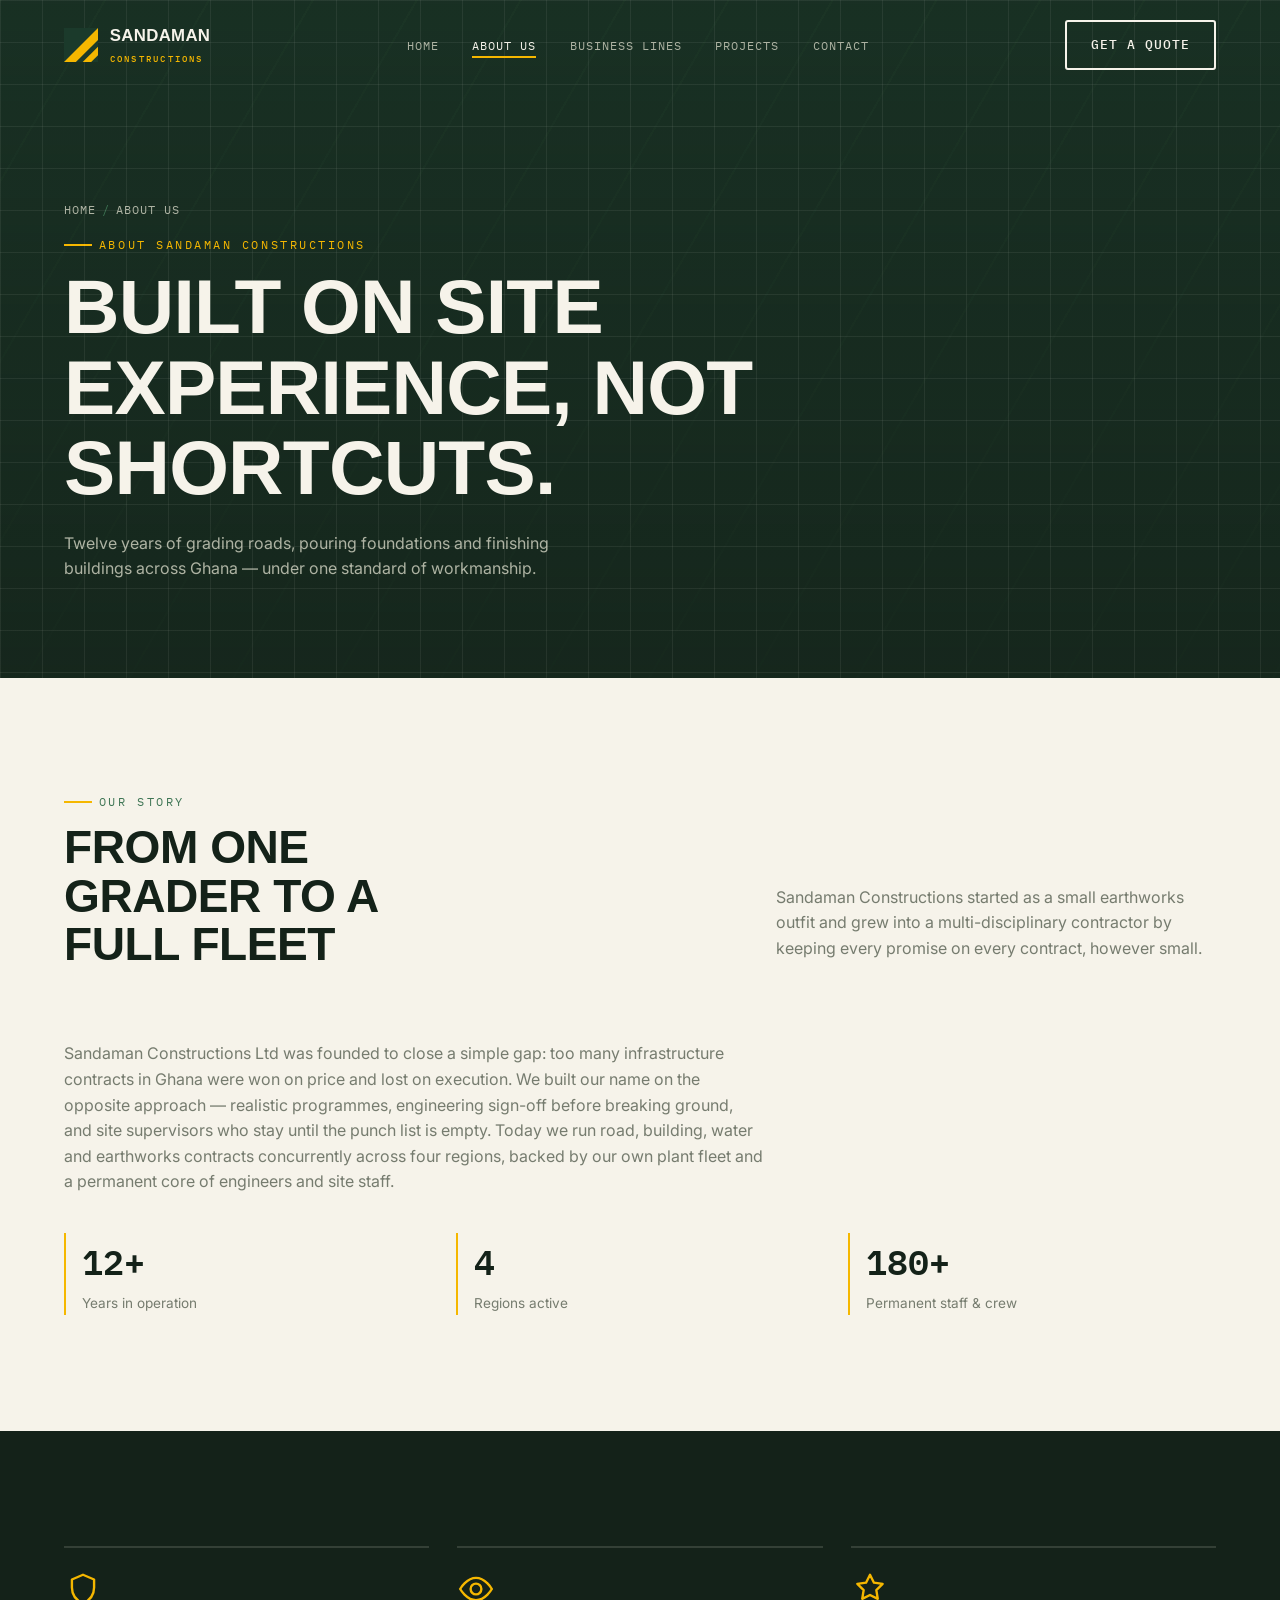
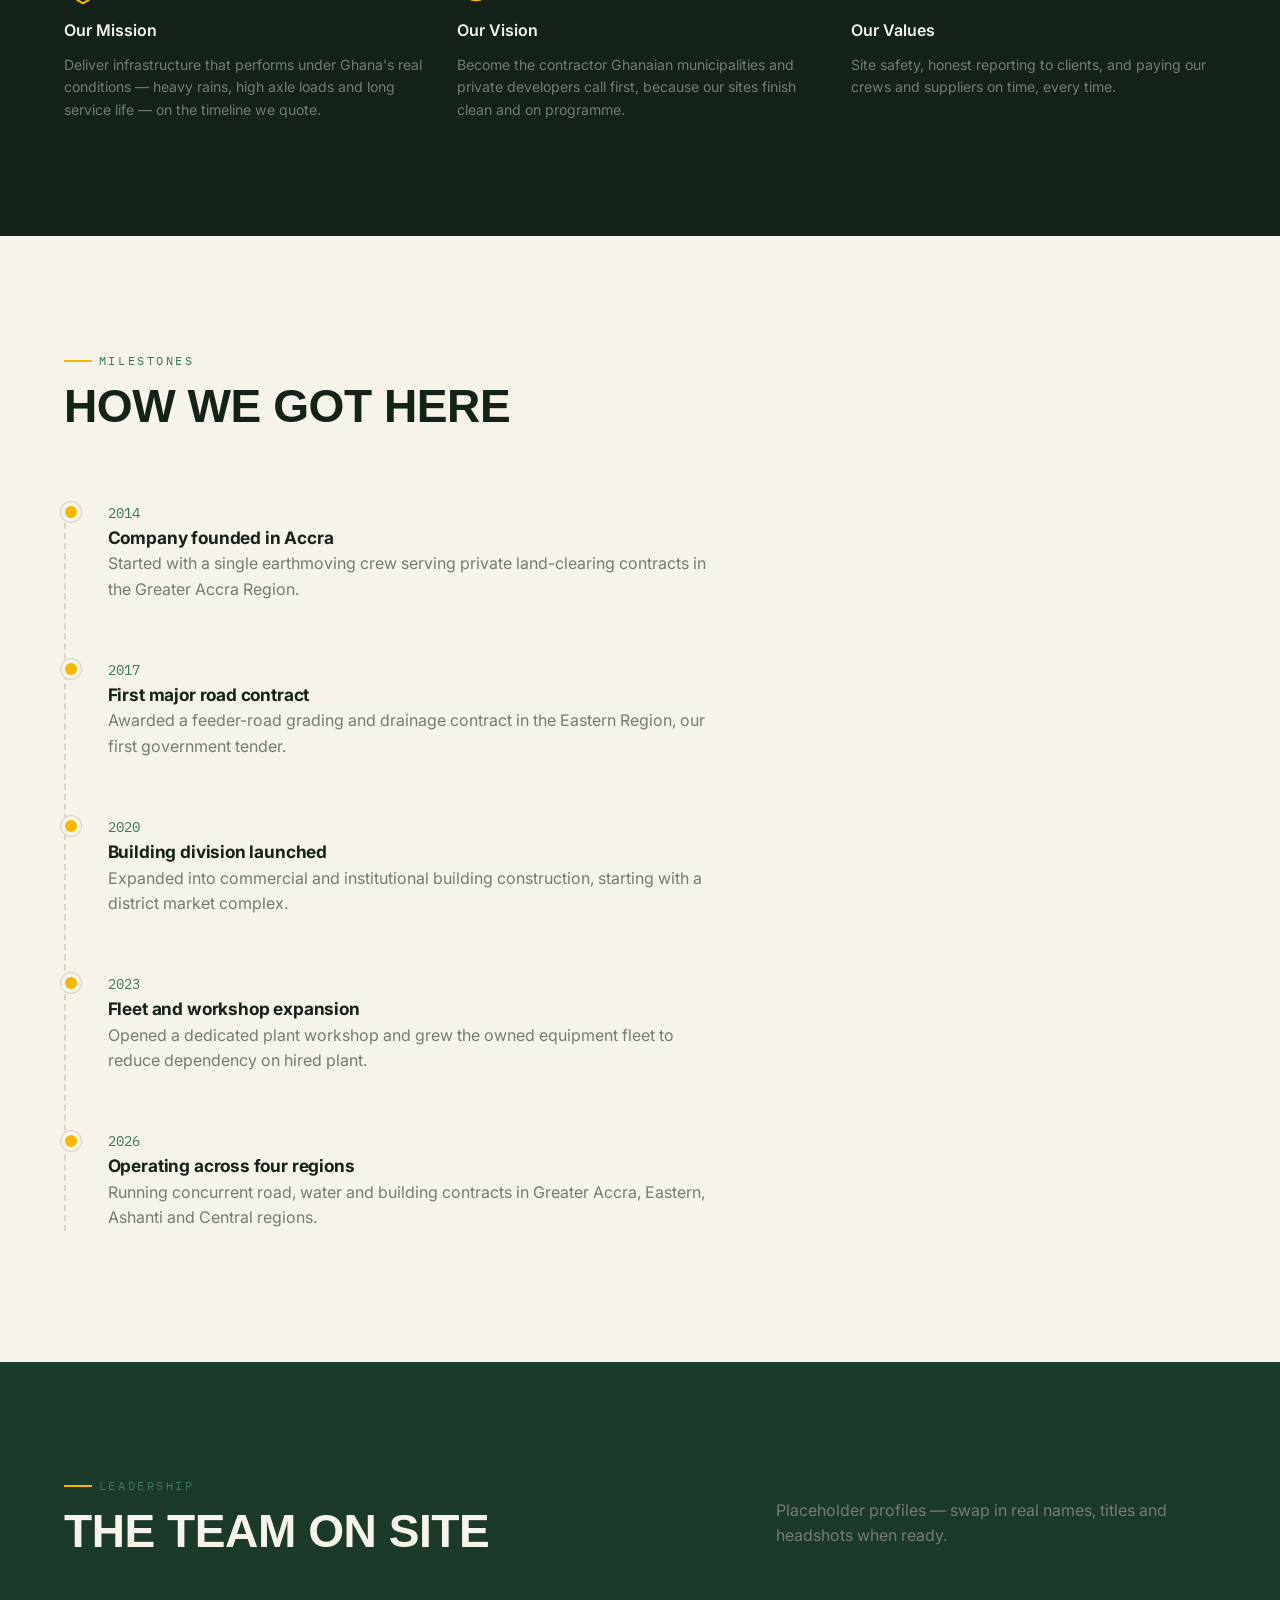
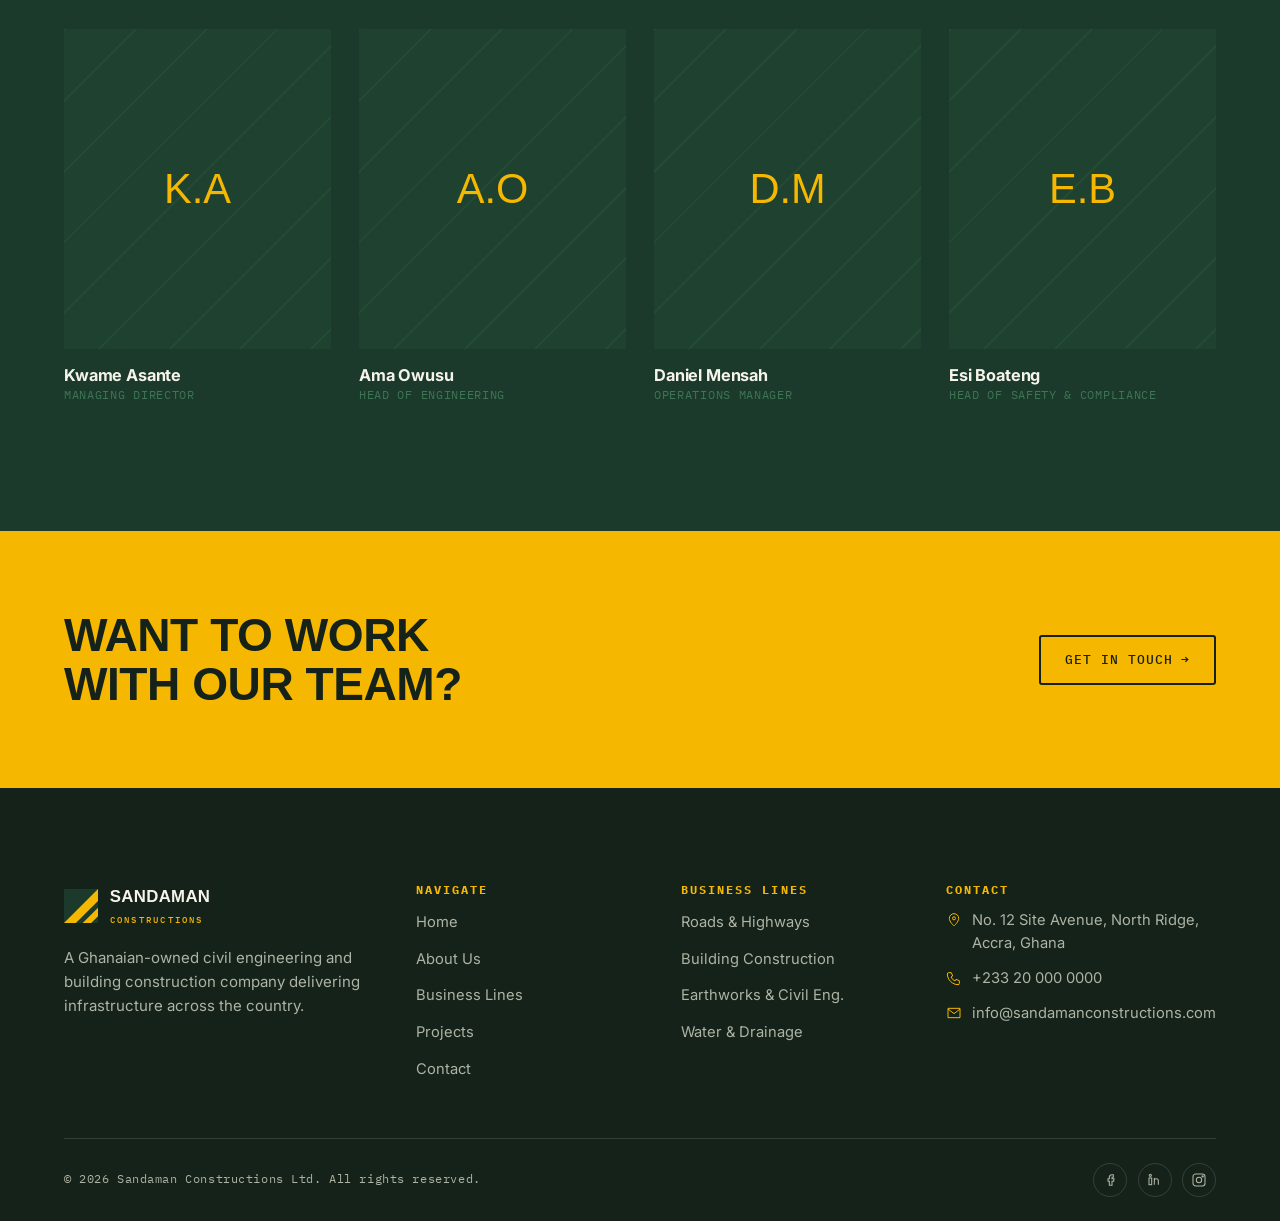
==== about.html @ ed3ce736 "initial commit" ====
<!DOCTYPE html>
<html lang="en">
<head>
<meta charset="UTF-8">
<meta name="viewport" content="width=device-width, initial-scale=1.0">
<title>About Us — Sandaman Constructions</title>
<meta name="description" content="Learn about Sandaman Constructions' history, mission, values and the team leading our civil engineering and building projects across Ghana.">
<link rel="preconnect" href="https://fonts.googleapis.com">
<link href="https://fonts.googleapis.com/css2?family=Archivo+Expanded:wght@600;700;800&family=Inter:wght@400;500;600;700&family=IBM+Plex+Mono:wght@400;500;600&display=swap" rel="stylesheet">
<link rel="stylesheet" href="css/base.css">
<link rel="stylesheet" href="css/layout.css">
<link rel="stylesheet" href="css/components.css">
</head>
<body>

<!-- ============ HEADER ============ -->
<header class="site-header">
  <div class="container">
    <a href="index.html" class="logo">
      <svg class="mark" viewBox="0 0 40 40" fill="none" xmlns="http://www.w3.org/2000/svg">
        <rect width="40" height="40" fill="#1B3A2B"/>
        <path d="M0 40L40 0V14L14 40H0Z" fill="#F5B700"/>
        <path d="M22 40L40 22V32L32 40H22Z" fill="#F5B700"/>
      </svg>
      <span class="word">SANDAMAN<small>Constructions</small></span>
    </a>
    <nav>
      <ul class="nav-list" id="nav-list">
        <li><a href="index.html">Home</a></li>
        <li><a href="about.html" aria-current="page">About Us</a></li>
        <li><a href="sectors.html">Business Lines</a></li>
        <li><a href="projects.html">Projects</a></li>
        <li><a href="contact.html">Contact</a></li>
      </ul>
    </nav>
    <div class="nav-cta">
      <a href="contact.html" class="btn btn-outline on-dark">Get a Quote</a>
      <button class="nav-toggle" aria-label="Toggle menu" aria-expanded="false"><span></span></button>
    </div>
  </div>
</header>

<main>
  <!-- ============ PAGE BANNER ============ -->
  <section class="page-banner">
    <div class="blueprint-bg"></div>
    <div class="container">
      <p class="breadcrumb"><a href="index.html">Home</a><span class="sep">/</span>About Us</p>
      <p class="eyebrow">About Sandaman Constructions</p>
      <h1>Built On Site Experience, Not Shortcuts.</h1>
      <p class="lead">Twelve years of grading roads, pouring foundations and finishing buildings across Ghana — under one standard of workmanship.</p>
    </div>
  </section>

  <!-- ============ STORY ============ -->
  <section class="section">
    <div class="container">
      <div class="section-head">
        <div>
          <p class="eyebrow">Our Story</p>
          <h2 style="max-width:14ch">From One Grader to a Full Fleet</h2>
        </div>
        <p class="lead">Sandaman Constructions started as a small earthworks outfit and grew into a multi-disciplinary contractor by keeping every promise on every contract, however small.</p>
      </div>
      <p style="max-width:70ch">Sandaman Constructions Ltd was founded to close a simple gap: too many infrastructure contracts in Ghana were won on price and lost on execution. We built our name on the opposite approach — realistic programmes, engineering sign-off before breaking ground, and site supervisors who stay until the punch list is empty. Today we run road, building, water and earthworks contracts concurrently across four regions, backed by our own plant fleet and a permanent core of engineers and site staff.</p>

      <div class="mini-stats reveal">
        <div class="mini-stat"><span class="num">12+</span><span class="lbl">Years in operation</span></div>
        <div class="mini-stat"><span class="num">4</span><span class="lbl">Regions active</span></div>
        <div class="mini-stat"><span class="num">180+</span><span class="lbl">Permanent staff &amp; crew</span></div>
      </div>
    </div>
  </section>

  <!-- ============ MISSION / VISION ============ -->
  <section class="section on-ink">
    <div class="container">
      <div class="pillar-row reveal" style="grid-template-columns:repeat(auto-fit,minmax(260px,1fr))">
        <div class="pillar">
          <svg viewBox="0 0 24 24" fill="none" stroke="currentColor" stroke-width="1.5"><path d="M12 3l7 3v5c0 5-3.4 8.4-7 10-3.6-1.6-7-5-7-10V6l7-3z" stroke-linejoin="round"/></svg>
          <h4>Our Mission</h4>
          <p>Deliver infrastructure that performs under Ghana's real conditions — heavy rains, high axle loads and long service life — on the timeline we quote.</p>
        </div>
        <div class="pillar">
          <svg viewBox="0 0 24 24" fill="none" stroke="currentColor" stroke-width="1.5"><circle cx="12" cy="12" r="3.4"/><path d="M2 12s4-7 10-7 10 7 10 7-4 7-10 7-10-7-10-7z"/></svg>
          <h4>Our Vision</h4>
          <p>Become the contractor Ghanaian municipalities and private developers call first, because our sites finish clean and on programme.</p>
        </div>
        <div class="pillar">
          <svg viewBox="0 0 24 24" fill="none" stroke="currentColor" stroke-width="1.5"><path d="M12 3l2.5 5 5.5.8-4 3.9.9 5.5L12 15.8 7.1 18.2l.9-5.5-4-3.9 5.5-.8L12 3z" stroke-linejoin="round"/></svg>
          <h4>Our Values</h4>
          <p>Site safety, honest reporting to clients, and paying our crews and suppliers on time, every time.</p>
        </div>
      </div>
    </div>
  </section>

  <!-- ============ TIMELINE ============ -->
  <section class="section">
    <div class="container">
      <div class="section-head">
        <div>
          <p class="eyebrow">Milestones</p>
          <h2>How We Got Here</h2>
        </div>
      </div>
      <div class="timeline reveal">
        <div class="timeline-item">
          <span class="yr">2014</span>
          <h4>Company founded in Accra</h4>
          <p>Started with a single earthmoving crew serving private land-clearing contracts in the Greater Accra Region.</p>
        </div>
        <div class="timeline-item">
          <span class="yr">2017</span>
          <h4>First major road contract</h4>
          <p>Awarded a feeder-road grading and drainage contract in the Eastern Region, our first government tender.</p>
        </div>
        <div class="timeline-item">
          <span class="yr">2020</span>
          <h4>Building division launched</h4>
          <p>Expanded into commercial and institutional building construction, starting with a district market complex.</p>
        </div>
        <div class="timeline-item">
          <span class="yr">2023</span>
          <h4>Fleet and workshop expansion</h4>
          <p>Opened a dedicated plant workshop and grew the owned equipment fleet to reduce dependency on hired plant.</p>
        </div>
        <div class="timeline-item">
          <span class="yr">2026</span>
          <h4>Operating across four regions</h4>
          <p>Running concurrent road, water and building contracts in Greater Accra, Eastern, Ashanti and Central regions.</p>
        </div>
      </div>
    </div>
  </section>

  <!-- ============ TEAM ============ -->
  <section class="section on-forest">
    <div class="container">
      <div class="section-head">
        <div>
          <p class="eyebrow">Leadership</p>
          <h2>The Team On Site</h2>
        </div>
        <p class="lead">Placeholder profiles — swap in real names, titles and headshots when ready.</p>
      </div>
      <div class="team-grid reveal">
        <div class="team-card">
          <div class="team-photo"><div class="team-initials">K.A</div></div>
          <h4>Kwame Asante</h4>
          <p class="team-role">Managing Director</p>
        </div>
        <div class="team-card">
          <div class="team-photo"><div class="team-initials">A.O</div></div>
          <h4>Ama Owusu</h4>
          <p class="team-role">Head of Engineering</p>
        </div>
        <div class="team-card">
          <div class="team-photo"><div class="team-initials">D.M</div></div>
          <h4>Daniel Mensah</h4>
          <p class="team-role">Operations Manager</p>
        </div>
        <div class="team-card">
          <div class="team-photo"><div class="team-initials">E.B</div></div>
          <h4>Esi Boateng</h4>
          <p class="team-role">Head of Safety &amp; Compliance</p>
        </div>
      </div>
    </div>
  </section>

  <!-- ============ CTA BAND ============ -->
  <section class="cta-band">
    <div class="container">
      <h2>Want to Work With Our Team?</h2>
      <a href="contact.html" class="btn btn-outline">Get In Touch <span class="btn-arrow">→</span></a>
    </div>
  </section>
</main>

<!-- ============ FOOTER ============ -->
<footer class="site-footer">
  <div class="container">
    <div class="footer-grid">
      <div class="footer-brand">
        <a href="index.html" class="logo">
          <svg class="mark" viewBox="0 0 40 40" fill="none" xmlns="http://www.w3.org/2000/svg">
            <rect width="40" height="40" fill="#1B3A2B"/>
            <path d="M0 40L40 0V14L14 40H0Z" fill="#F5B700"/>
            <path d="M22 40L40 22V32L32 40H22Z" fill="#F5B700"/>
          </svg>
          <span class="word">SANDAMAN<small>Constructions</small></span>
        </a>
        <p>A Ghanaian-owned civil engineering and building construction company delivering infrastructure across the country.</p>
      </div>
      <div class="footer-col">
        <h4>Navigate</h4>
        <ul>
          <li><a href="index.html">Home</a></li>
          <li><a href="about.html">About Us</a></li>
          <li><a href="sectors.html">Business Lines</a></li>
          <li><a href="projects.html">Projects</a></li>
          <li><a href="contact.html">Contact</a></li>
        </ul>
      </div>
      <div class="footer-col">
        <h4>Business Lines</h4>
        <ul>
          <li><a href="sectors.html">Roads &amp; Highways</a></li>
          <li><a href="sectors.html">Building Construction</a></li>
          <li><a href="sectors.html">Earthworks &amp; Civil Eng.</a></li>
          <li><a href="sectors.html">Water &amp; Drainage</a></li>
        </ul>
      </div>
      <div class="footer-col">
        <h4>Contact</h4>
        <ul class="footer-contact">
          <li><svg viewBox="0 0 24 24" fill="none" stroke="currentColor" stroke-width="1.5"><path d="M12 21s7-6.3 7-11.5A7 7 0 105 9.5C5 14.7 12 21 12 21z"/><circle cx="12" cy="9.5" r="2.3"/></svg> No. 12 Site Avenue, North Ridge, Accra, Ghana</li>
          <li><svg viewBox="0 0 24 24" fill="none" stroke="currentColor" stroke-width="1.5"><path d="M4 4h4l2 5-2.5 1.5a12 12 0 006 6L15 14l5 2v4a2 2 0 01-2 2C9.6 22 2 14.4 2 6a2 2 0 012-2z"/></svg> +233 20 000 0000</li>
          <li><svg viewBox="0 0 24 24" fill="none" stroke="currentColor" stroke-width="1.5"><path d="M3 5h18v14H3V5z"/><path d="M3 6l9 7 9-7"/></svg> info@sandamanconstructions.com</li>
        </ul>
      </div>
    </div>
    <div class="footer-bottom">
      <span>© 2026 Sandaman Constructions Ltd. All rights reserved.</span>
      <div class="footer-social">
        <a href="#" aria-label="Facebook"><svg width="16" height="16" viewBox="0 0 24 24" fill="none" stroke="currentColor" stroke-width="1.6"><path d="M15 8h2V4h-2a4 4 0 00-4 4v2H9v4h2v6h4v-6h2.5l.5-4H15V8z"/></svg></a>
        <a href="#" aria-label="LinkedIn"><svg width="16" height="16" viewBox="0 0 24 24" fill="none" stroke="currentColor" stroke-width="1.6"><rect x="3" y="9" width="4" height="10"/><circle cx="5" cy="5" r="1.6"/><path d="M11 19v-6a3 3 0 016 0v6M11 19V9"/></svg></a>
        <a href="#" aria-label="Instagram"><svg width="16" height="16" viewBox="0 0 24 24" fill="none" stroke="currentColor" stroke-width="1.6"><rect x="3" y="3" width="18" height="18" rx="4"/><circle cx="12" cy="12" r="4"/><circle cx="17.5" cy="6.5" r="1"/></svg></a>
      </div>
    </div>
  </div>
</footer>

<script src="js/main.js"></script>
</body>
</html>
---- css/base.css ----
/* ==========================================================================
   SANDAMAN CONSTRUCTIONS — Design System
   Palette: industrial forest green + safety yellow, concrete paper ground
   Type: Archivo Expanded (display) / Inter (body) / IBM Plex Mono (data)
   ========================================================================== */

:root{
  /* --- Color tokens --- */
  --ink:        #142219;   /* near-black green, primary text */
  --forest:     #1B3A2B;   /* primary dark green */
  --forest-2:   #2F5B41;   /* mid green */
  --forest-3:   #3E7554;   /* lighter green, hovers */
  --yellow:     #F5B700;   /* safety yellow, primary accent */
  --yellow-deep:#C98F00;   /* deep yellow, hover/shade */
  --paper:      #F6F3EA;   /* concrete/paper background */
  --paper-2:    #EFEADA;   /* slightly deeper paper for cards */
  --steel:      #767C6F;   /* muted secondary text on paper */
  --steel-light:#AEB3A3;   /* faint text on dark */
  --line:       #DBD5C2;   /* hairline border on paper */
  --line-dark:  rgba(246,243,234,0.14); /* hairline border on dark */
  --white:      #FFFFFF;

  /* --- Type --- */
  --f-display: 'Archivo Expanded', 'Arial Narrow', sans-serif;
  --f-body:    'Inter', -apple-system, BlinkMacSystemFont, sans-serif;
  --f-mono:    'IBM Plex Mono', 'SFMono-Regular', monospace;

  /* --- Scale / rhythm --- */
  --gutter: clamp(20px, 5vw, 64px);
  --radius: 3px;
  --ease: cubic-bezier(.22,.61,.36,1);
}

*,*::before,*::after{ box-sizing:border-box; }
html{ scroll-behavior:smooth; }
body{
  margin:0;
  background:var(--paper);
  color:var(--ink);
  font-family:var(--f-body);
  font-size:16px;
  line-height:1.6;
  -webkit-font-smoothing:antialiased;
  overflow-x:hidden;
}
img{ max-width:100%; display:block; }
a{ color:inherit; text-decoration:none; }
ul{ margin:0; padding:0; list-style:none; }
button{ font-family:inherit; cursor:pointer; }
input,textarea,select{ font-family:inherit; font-size:1rem; }

h1,h2,h3,h4{
  font-family:var(--f-display);
  font-weight:700;
  line-height:1.05;
  letter-spacing:-0.01em;
  margin:0 0 .5em;
  text-transform:uppercase;
}
h1{ font-size:clamp(2.6rem, 6vw, 5rem); }
h2{ font-size:clamp(1.9rem, 3.6vw, 3rem); }
h3{ font-size:clamp(1.2rem, 2vw, 1.6rem); }
p{ margin:0 0 1em; color:var(--steel); max-width:60ch; }
.on-dark p{ color:var(--steel-light); }

:focus-visible{
  outline:3px solid var(--yellow);
  outline-offset:2px;
}

.container{
  max-width:1280px;
  margin:0 auto;
  padding:0 var(--gutter);
}

.eyebrow{
  font-family:var(--f-mono);
  font-size:.72rem;
  letter-spacing:.22em;
  text-transform:uppercase;
  color:var(--forest-3);
  display:flex;
  align-items:center;
  gap:.6em;
  margin-bottom:1em;
}
.on-dark .eyebrow{ color:var(--yellow); }
.eyebrow::before{
  content:'';
  width:28px; height:2px;
  background:var(--yellow);
  display:inline-block;
}

/* --- Buttons --- */
.btn{
  display:inline-flex;
  align-items:center;
  gap:.6em;
  padding:.95em 1.8em;
  font-family:var(--f-mono);
  font-size:.82rem;
  font-weight:500;
  letter-spacing:.08em;
  text-transform:uppercase;
  border:2px solid transparent;
  border-radius:var(--radius);
  transition:background .25s var(--ease), color .25s var(--ease), border-color .25s var(--ease), transform .2s var(--ease);
  white-space:nowrap;
}
.btn-primary{ background:var(--yellow); color:var(--ink); }
.btn-primary:hover{ background:var(--yellow-deep); transform:translateY(-2px); }
.btn-outline{ border-color:var(--ink); color:var(--ink); }
.btn-outline:hover{ background:var(--ink); color:var(--paper); }
.btn-outline.on-dark{ border-color:var(--paper); color:var(--paper); }
.btn-outline.on-dark:hover{ background:var(--paper); color:var(--ink); }
.btn-arrow{ transition:transform .25s var(--ease); }
.btn:hover .btn-arrow{ transform:translateX(4px); }

/* --- Section rhythm --- */
.section{ padding:clamp(56px,9vw,120px) 0; }
.section-tight{ padding:clamp(40px,6vw,72px) 0; }
.on-forest{ background:var(--forest); color:var(--paper); }
.on-ink{ background:var(--ink); color:var(--paper); }

/* --- Signature diagonal divider (site-cut / grade line motif) --- */
.grade-divider{
  position:relative;
  height:64px;
  overflow:hidden;
}
.grade-divider svg{ width:100%; height:100%; display:block; }

/* thin two-tone stripe rule, used sparingly as a section marker */
.stripe-rule{
  height:6px;
  width:100%;
  background:repeating-linear-gradient(
    -45deg,
    var(--yellow) 0 18px,
    var(--forest) 18px 36px
  );
}

/* --- Blueprint grid ambient texture --- */
.blueprint-bg{
  position:absolute; inset:0;
  background-image:
    linear-gradient(var(--line-dark) 1px, transparent 1px),
    linear-gradient(90deg, var(--line-dark) 1px, transparent 1px);
  background-size:42px 42px;
  opacity:.5;
  pointer-events:none;
}

/* --- Utility --- */
.muted{ color:var(--steel); }
.center{ text-align:center; margin-left:auto; margin-right:auto; }
.visually-hidden{
  position:absolute; width:1px; height:1px; overflow:hidden;
  clip:rect(0 0 0 0); white-space:nowrap;
}

@media (prefers-reduced-motion: reduce){
  *{ animation-duration:0.001ms !important; animation-iteration-count:1 !important; transition-duration:0.001ms !important; scroll-behavior:auto !important; }
}
---- css/layout.css ----
/* ==========================================================================
   LAYOUT COMPONENTS — header, footer, hero, page-banner
   ========================================================================== */

/* --- Site header --- */
.site-header{
  position:fixed;
  top:0; left:0; right:0;
  z-index:100;
  background:transparent;
  transition:background .35s var(--ease), box-shadow .35s var(--ease), padding .3s var(--ease);
}
.site-header.is-scrolled{
  background:var(--forest);
  box-shadow:0 6px 24px rgba(0,0,0,.18);
}
.site-header .container{
  display:flex;
  align-items:center;
  justify-content:space-between;
  padding-top:20px;
  padding-bottom:20px;
  transition:padding .3s var(--ease);
}
.site-header.is-scrolled .container{ padding-top:14px; padding-bottom:14px; }

.logo{
  display:flex;
  align-items:center;
  gap:.7em;
  font-family:var(--f-display);
  font-weight:700;
  font-size:1.05rem;
  letter-spacing:.02em;
  color:var(--paper);
  text-transform:uppercase;
}
.logo .mark{ width:34px; height:34px; flex:none; }
.logo .word small{
  display:block;
  font-family:var(--f-mono);
  font-size:.58rem;
  letter-spacing:.24em;
  color:var(--yellow);
  font-weight:500;
  margin-top:2px;
}

.nav-list{
  display:flex;
  align-items:center;
  gap:2.1rem;
}
.nav-list a{
  font-family:var(--f-mono);
  font-size:.78rem;
  letter-spacing:.08em;
  text-transform:uppercase;
  color:var(--steel-light);
  position:relative;
  padding:.4em 0;
  transition:color .25s var(--ease);
}
.nav-list a:hover,
.nav-list a[aria-current="page"]{ color:var(--paper); }
.nav-list a[aria-current="page"]::after{
  content:'';
  position:absolute; left:0; right:0; bottom:0;
  height:2px; background:var(--yellow);
}
.nav-cta{ display:flex; align-items:center; gap:1.4rem; }
.nav-toggle{
  display:none;
  background:none; border:none; color:var(--paper);
  width:32px; height:24px; position:relative;
}
.nav-toggle span, .nav-toggle::before, .nav-toggle::after{
  content:''; position:absolute; left:0; right:0; height:2px; background:currentColor;
}
.nav-toggle::before{ top:0; }
.nav-toggle span{ top:11px; }
.nav-toggle::after{ bottom:0; }

@media (max-width: 900px){
  .nav-list{
    position:fixed; inset:0 0 0 30%;
    background:var(--forest);
    flex-direction:column;
    justify-content:center;
    gap:2rem;
    transform:translateX(100%);
    transition:transform .4s var(--ease);
  }
  .nav-list.is-open{ transform:translateX(0); }
  .nav-list a{ font-size:1rem; }
  .nav-toggle{ display:block; }
  .nav-cta .btn-outline{ display:none; }
}

/* --- Hero (home) --- */
.hero{
  position:relative;
  min-height:100vh;
  display:flex;
  align-items:flex-end;
  background:
    linear-gradient(180deg, rgba(20,34,25,.35) 0%, rgba(20,34,25,.55) 55%, rgba(20,34,25,.92) 100%),
    repeating-linear-gradient(120deg, #234a34 0 2px, #1e4130 2px 90px),
    var(--forest);
  overflow:hidden;
}
.hero::after{
  /* signature angled grade-cut at hero base */
  content:'';
  position:absolute; left:0; right:0; bottom:0; height:110px;
  background:var(--paper);
  clip-path:polygon(0 100%, 100% 100%, 100% 40%, 0 100%);
}
.hero-inner{
  position:relative;
  z-index:2;
  padding-bottom:clamp(70px,10vw,120px);
  padding-top:180px;
  width:100%;
}
.hero-tag{
  font-family:var(--f-mono);
  color:var(--yellow);
  font-size:.8rem;
  letter-spacing:.2em;
  text-transform:uppercase;
  margin-bottom:1.2em;
  display:flex; align-items:center; gap:.8em;
}
.hero-tag::before{ content:''; width:44px; height:2px; background:var(--yellow); }
.hero h1{
  color:var(--paper);
  max-width:14ch;
  margin-bottom:.4em;
}
.hero h1 em{
  font-style:normal;
  color:var(--yellow);
}
.hero-lead{
  color:var(--steel-light);
  max-width:46ch;
  font-size:1.08rem;
  margin-bottom:2em;
}
.hero-actions{ display:flex; gap:1rem; flex-wrap:wrap; }
.hero-scroll{
  position:absolute; right:var(--gutter); bottom:130px;
  writing-mode:vertical-rl;
  font-family:var(--f-mono);
  font-size:.7rem;
  letter-spacing:.2em;
  color:var(--steel-light);
  display:flex; align-items:center; gap:.8em;
  z-index:2;
}
.hero-scroll::after{ content:''; width:2px; height:50px; background:var(--yellow); }

/* --- Page banner (interior pages) --- */
.page-banner{
  position:relative;
  padding:200px 0 80px;
  background:
    linear-gradient(180deg, rgba(20,34,25,.55), rgba(20,34,25,.85)),
    repeating-linear-gradient(120deg, #234a34 0 2px, #1e4130 2px 90px),
    var(--forest);
  color:var(--paper);
  overflow:hidden;
}
.page-banner .eyebrow{ color:var(--yellow); }
.page-banner h1{ color:var(--paper); max-width:20ch; margin-bottom:.3em; }
.page-banner .lead{ max-width:52ch; color:var(--steel-light); }
.breadcrumb{
  font-family:var(--f-mono); font-size:.75rem; letter-spacing:.08em;
  color:var(--steel-light); text-transform:uppercase; margin-bottom:1.4em;
  display:flex; gap:.5em; align-items:center;
}
.breadcrumb a:hover{ color:var(--yellow); }
.breadcrumb .sep{ color:var(--forest-3); }

/* --- Footer --- */
.site-footer{
  background:var(--ink);
  color:var(--steel-light);
  padding-top:clamp(56px,8vw,96px);
}
.footer-grid{
  display:grid;
  grid-template-columns:1.4fr 1fr 1fr 1.2fr;
  gap:48px;
  padding-bottom:56px;
  border-bottom:1px solid var(--line-dark);
}
.footer-brand .logo{ margin-bottom:1.1em; }
.footer-brand p{ color:var(--steel-light); font-size:.94rem; max-width:34ch; }
.footer-col h4{
  font-family:var(--f-mono);
  font-size:.72rem;
  letter-spacing:.18em;
  color:var(--yellow);
  text-transform:uppercase;
  margin-bottom:1.1em;
}
.footer-col ul{ display:flex; flex-direction:column; gap:.7em; }
.footer-col a{ font-size:.92rem; color:var(--steel-light); transition:color .2s; }
.footer-col a:hover{ color:var(--yellow); }
.footer-contact li{ font-size:.92rem; display:flex; gap:.7em; align-items:flex-start; }
.footer-contact svg{ flex:none; width:16px; height:16px; margin-top:3px; color:var(--yellow); }
.footer-bottom{
  display:flex; align-items:center; justify-content:space-between;
  padding:24px 0; font-family:var(--f-mono); font-size:.72rem;
  letter-spacing:.05em; color:var(--steel-light); flex-wrap:wrap; gap:1em;
}
.footer-social{ display:flex; gap:.9em; }
.footer-social a{
  width:34px; height:34px; border:1px solid var(--line-dark); border-radius:50%;
  display:flex; align-items:center; justify-content:center; transition:border-color .2s, color .2s;
}
.footer-social a:hover{ border-color:var(--yellow); color:var(--yellow); }

@media (max-width: 900px){
  .footer-grid{ grid-template-columns:1fr 1fr; }
}
@media (max-width: 560px){
  .footer-grid{ grid-template-columns:1fr; }
  .footer-bottom{ flex-direction:column; align-items:flex-start; }
}
---- css/components.css ----
/* ==========================================================================
   COMPONENTS
   ========================================================================== */

/* --- Section headers --- */
.section-head{
  display:flex;
  justify-content:space-between;
  align-items:flex-end;
  gap:2rem;
  margin-bottom:clamp(32px,5vw,64px);
  flex-wrap:wrap;
}
.section-head h2{ margin-bottom:.2em; }
.section-head .lead{ max-width:44ch; }

/* --- Value / pillar icons row --- */
.pillar-row{
  display:grid;
  grid-template-columns:repeat(auto-fit, minmax(150px,1fr));
  gap:28px;
}
.pillar{
  display:flex; flex-direction:column; gap:.9em;
  padding-top:1.4em;
  border-top:2px solid var(--line-dark);
}
.on-forest .pillar,.on-ink .pillar{ border-top-color:var(--line-dark); }
.pillar svg{ width:38px; height:38px; color:var(--yellow); }
.pillar h4{
  font-family:var(--f-body); text-transform:none; font-size:1rem;
  font-weight:600; letter-spacing:0; margin:0;
}
.pillar p{ font-size:.88rem; margin:0; }

/* --- Dashboard gauge counters (signature element) --- */
.gauge-strip{
  display:grid;
  grid-template-columns:repeat(4,1fr);
  gap:32px;
}
.gauge{
  text-align:center;
  padding:28px 16px;
  border:1px solid var(--line-dark);
  border-radius:var(--radius);
  background:rgba(255,255,255,.02);
}
.gauge svg{ width:132px; height:80px; overflow:visible; }
.gauge-track{ fill:none; stroke:var(--line-dark); stroke-width:10; stroke-linecap:round; }
.gauge-fill{
  fill:none; stroke:var(--yellow); stroke-width:10; stroke-linecap:round;
  stroke-dasharray:251.2; stroke-dashoffset:251.2;
  transition:stroke-dashoffset 1.4s var(--ease);
}
.gauge-value{
  font-family:var(--f-mono);
  font-size:1.7rem;
  font-weight:600;
  fill:var(--paper);
}
.gauge-suffix{ font-size:1rem; fill:var(--yellow); }
.gauge-label{
  margin-top:.8em;
  font-family:var(--f-mono);
  font-size:.72rem;
  letter-spacing:.1em;
  text-transform:uppercase;
  color:var(--steel-light);
}

@media (max-width:900px){
  .gauge-strip{ grid-template-columns:repeat(2,1fr); }
}
@media (max-width:520px){
  .gauge-strip{ grid-template-columns:1fr 1fr; gap:16px; }
  .gauge svg{ width:100%; height:64px; }
}

/* --- Business line / sector cards --- */
.sector-grid{
  display:grid;
  grid-template-columns:repeat(3,1fr);
  gap:1px;
  background:var(--line);
  border:1px solid var(--line);
}
.sector-card{
  background:var(--paper);
  padding:38px 32px;
  display:flex; flex-direction:column;
  transition:background .3s var(--ease);
  position:relative;
}
.sector-card:hover{ background:var(--forest); color:var(--paper); }
.sector-card:hover p{ color:var(--steel-light); }
.sector-card:hover .sector-icon{ color:var(--yellow); }
.sector-icon{ width:44px; height:44px; color:var(--forest-3); margin-bottom:1.4em; transition:color .3s; }
.sector-card h3{ font-family:var(--f-body); text-transform:none; font-size:1.2rem; font-weight:700; margin-bottom:.5em; }
.sector-num{
  position:absolute; top:32px; right:32px;
  font-family:var(--f-mono); font-size:.72rem; color:var(--steel);
}
.sector-card:hover .sector-num{ color:var(--yellow); }
.sector-link{
  margin-top:auto; padding-top:1.4em;
  font-family:var(--f-mono); font-size:.75rem; letter-spacing:.08em; text-transform:uppercase;
  display:flex; align-items:center; gap:.6em;
}

@media (max-width:960px){ .sector-grid{ grid-template-columns:repeat(2,1fr); } }
@media (max-width:620px){ .sector-grid{ grid-template-columns:1fr; } }

/* --- Process flow graphic --- */
.process-flow{
  display:grid;
  grid-template-columns:repeat(5,1fr);
  gap:0;
  align-items:start;
  margin-top:2rem;
}
.process-step{
  position:relative;
  text-align:left;
  padding-right:24px;
}
.process-step .step-num{
  font-family:var(--f-mono); font-size:.75rem; color:var(--yellow);
  border:1px solid var(--yellow); border-radius:50%;
  width:30px; height:30px; display:flex; align-items:center; justify-content:center;
  margin-bottom:1em;
}
.process-step h4{ font-family:var(--f-body); text-transform:none; font-size:.98rem; margin-bottom:.4em; }
.process-step p{ font-size:.85rem; margin:0; }
.process-step::after{
  content:'';
  position:absolute; top:15px; left:calc(100% - 24px); width:calc(100% - 6px); height:1px;
  background:repeating-linear-gradient(90deg, var(--yellow) 0 6px, transparent 6px 12px);
}
.process-step:last-child::after{ display:none; }

@media (max-width:900px){
  .process-flow{ grid-template-columns:1fr 1fr; gap:32px 20px; }
  .process-step::after{ display:none; }
}
@media (max-width:560px){ .process-flow{ grid-template-columns:1fr; } }

/* --- Project cards --- */
.project-grid{
  display:grid;
  grid-template-columns:repeat(3,1fr);
  gap:28px;
}
.project-card{
  display:block;
  border:1px solid var(--line);
  background:var(--white);
  overflow:hidden;
  transition:transform .3s var(--ease), box-shadow .3s var(--ease);
}
.project-card:hover{ transform:translateY(-6px); box-shadow:0 20px 40px rgba(20,34,25,.14); }
.project-media{
  position:relative;
  aspect-ratio:4/3;
  overflow:hidden;
  background:var(--forest);
}
.project-media .tag{
  position:absolute; top:14px; left:14px; z-index:2;
  background:var(--yellow); color:var(--ink);
  font-family:var(--f-mono); font-size:.68rem; letter-spacing:.08em; text-transform:uppercase;
  padding:.4em .8em; border-radius:2px;
}
.project-body{ padding:22px 22px 26px; }
.project-body .loc{
  font-family:var(--f-mono); font-size:.7rem; letter-spacing:.08em; text-transform:uppercase; color:var(--steel);
  display:block; margin-bottom:.6em;
}
.project-body h3{ font-family:var(--f-body); text-transform:none; font-size:1.08rem; margin-bottom:.3em; }
.project-body .status{ font-size:.85rem; color:var(--forest-3); font-weight:600; }

@media (max-width:960px){ .project-grid{ grid-template-columns:repeat(2,1fr); } }
@media (max-width:620px){ .project-grid{ grid-template-columns:1fr; } }

/* placeholder texture used for photography slots not yet supplied */
.ph-photo{
  width:100%; height:100%;
  background:
    linear-gradient(160deg, rgba(245,183,0,.16), transparent 55%),
    repeating-linear-gradient(45deg, #24503a 0 3px, #1f4633 3px 26px);
  display:flex; align-items:center; justify-content:center;
  color:var(--steel-light);
  font-family:var(--f-mono); font-size:.68rem; letter-spacing:.1em; text-transform:uppercase;
  text-align:center; padding:1em;
}

/* --- Filter tabs --- */
.filter-row{ display:flex; gap:.7em; flex-wrap:wrap; margin-bottom:2.6rem; }
.filter-btn{
  font-family:var(--f-mono); font-size:.75rem; letter-spacing:.06em; text-transform:uppercase;
  padding:.7em 1.3em; border:1px solid var(--line); background:transparent; color:var(--steel);
  border-radius:20px; transition:all .25s var(--ease);
}
.filter-btn:hover{ border-color:var(--forest-3); color:var(--ink); }
.filter-btn.is-active{ background:var(--forest); border-color:var(--forest); color:var(--paper); }

/* --- Team cards --- */
.team-grid{
  display:grid;
  grid-template-columns:repeat(4,1fr);
  gap:28px;
}
.team-card{ text-align:left; }
.team-photo{
  aspect-ratio:3/3.6;
  background:var(--forest);
  position:relative;
  overflow:hidden;
  margin-bottom:1.1em;
}
.team-initials{
  position:absolute; inset:0;
  display:flex; align-items:center; justify-content:center;
  font-family:var(--f-display); font-size:2.6rem; color:var(--yellow);
  background:repeating-linear-gradient(135deg, #234a34 0 2px, #1e4130 2px 50px);
}
.team-card h4{ font-family:var(--f-body); text-transform:none; font-size:1.02rem; margin-bottom:.15em; }
.team-role{ font-family:var(--f-mono); font-size:.72rem; letter-spacing:.06em; text-transform:uppercase; color:var(--forest-3); }

@media (max-width:960px){ .team-grid{ grid-template-columns:repeat(2,1fr); } }

/* --- Stat inline (about page) --- */
.mini-stats{ display:grid; grid-template-columns:repeat(3,1fr); gap:24px; margin-top:2.4rem; }
.mini-stat{ border-left:2px solid var(--yellow); padding-left:1em; }
.mini-stat .num{ font-family:var(--f-mono); font-size:2.2rem; font-weight:600; display:block; }
.mini-stat .lbl{ font-size:.85rem; color:var(--steel); }

/* --- Timeline (about page) --- */
.timeline{ position:relative; margin-top:3rem; padding-left:2.6rem; border-left:2px dashed var(--line); }
.timeline-item{ position:relative; padding-bottom:2.6rem; }
.timeline-item:last-child{ padding-bottom:0; }
.timeline-item::before{
  content:''; position:absolute; left:-2.68rem; top:.2rem;
  width:12px; height:12px; border-radius:50%; background:var(--yellow);
  box-shadow:0 0 0 4px var(--paper), 0 0 0 5px var(--line);
}
.timeline-item .yr{ font-family:var(--f-mono); color:var(--forest-3); font-size:.85rem; margin-bottom:.3em; display:block; }
.timeline-item h4{ font-family:var(--f-body); text-transform:none; font-size:1.08rem; margin-bottom:.25em; }

/* --- CTA band --- */
.cta-band{
  background:var(--yellow);
  color:var(--ink);
  padding:clamp(48px,7vw,80px) 0;
}
.cta-band .container{
  display:flex; align-items:center; justify-content:space-between; gap:2rem; flex-wrap:wrap;
}
.cta-band h2{ margin:0; max-width:16ch; }
.cta-band .btn-outline{ border-color:var(--ink); color:var(--ink); }
.cta-band .btn-outline:hover{ background:var(--ink); color:var(--yellow); }

/* --- Forms (contact page) --- */
.form-grid{ display:grid; grid-template-columns:1fr 1fr; gap:22px; }
.form-grid .full{ grid-column:1/-1; }
.field label{
  display:block; font-family:var(--f-mono); font-size:.72rem; letter-spacing:.08em;
  text-transform:uppercase; color:var(--steel); margin-bottom:.6em;
}
.field input, .field select, .field textarea{
  width:100%; border:none; border-bottom:2px solid var(--line);
  background:transparent; padding:.7em .2em; color:var(--ink);
  transition:border-color .25s var(--ease);
}
.field input:focus, .field select:focus, .field textarea:focus{
  border-color:var(--forest); outline:none;
}
.field textarea{ resize:vertical; min-height:120px; }
.form-note{ font-size:.82rem; color:var(--steel); margin-top:1.2em; }
.form-success{
  display:none; align-items:center; gap:.8em; padding:1.1em 1.3em;
  background:rgba(62,117,84,.1); border:1px solid var(--forest-3);
  color:var(--forest); font-size:.92rem; border-radius:var(--radius); margin-top:1.4em;
}
.form-success.is-visible{ display:flex; }
.form-success svg{ width:20px; height:20px; flex:none; color:var(--forest-3); }

@media (max-width:700px){ .form-grid{ grid-template-columns:1fr; } }

/* --- Contact info cards --- */
.contact-cards{ display:grid; grid-template-columns:repeat(3,1fr); gap:24px; }
.contact-card{ padding:28px; border:1px solid var(--line); background:var(--white); }
.contact-card svg{ width:30px; height:30px; color:var(--forest-3); margin-bottom:1em; }
.contact-card h4{ font-family:var(--f-body); text-transform:none; font-size:1rem; margin-bottom:.5em; }
.contact-card p{ font-size:.92rem; margin:0; }

@media (max-width:820px){ .contact-cards{ grid-template-columns:1fr; } }

/* --- Map placeholder --- */
.map-block{
  position:relative;
  aspect-ratio:16/7;
  background:
    linear-gradient(var(--line-dark) 1px, transparent 1px),
    linear-gradient(90deg, var(--line-dark) 1px, transparent 1px),
    var(--forest);
  background-size:36px 36px,36px 36px,auto;
  display:flex; align-items:center; justify-content:center;
}
.map-pin{ display:flex; flex-direction:column; align-items:center; gap:.6em; color:var(--paper); }
.map-pin svg{ width:40px; height:40px; color:var(--yellow); }
.map-pin span{ font-family:var(--f-mono); font-size:.75rem; letter-spacing:.08em; text-transform:uppercase; }

/* --- Reveal-on-scroll utility --- */
.reveal{ opacity:0; transform:translateY(24px); transition:opacity .7s var(--ease), transform .7s var(--ease); }
.reveal.is-visible{ opacity:1; transform:translateY(0); }
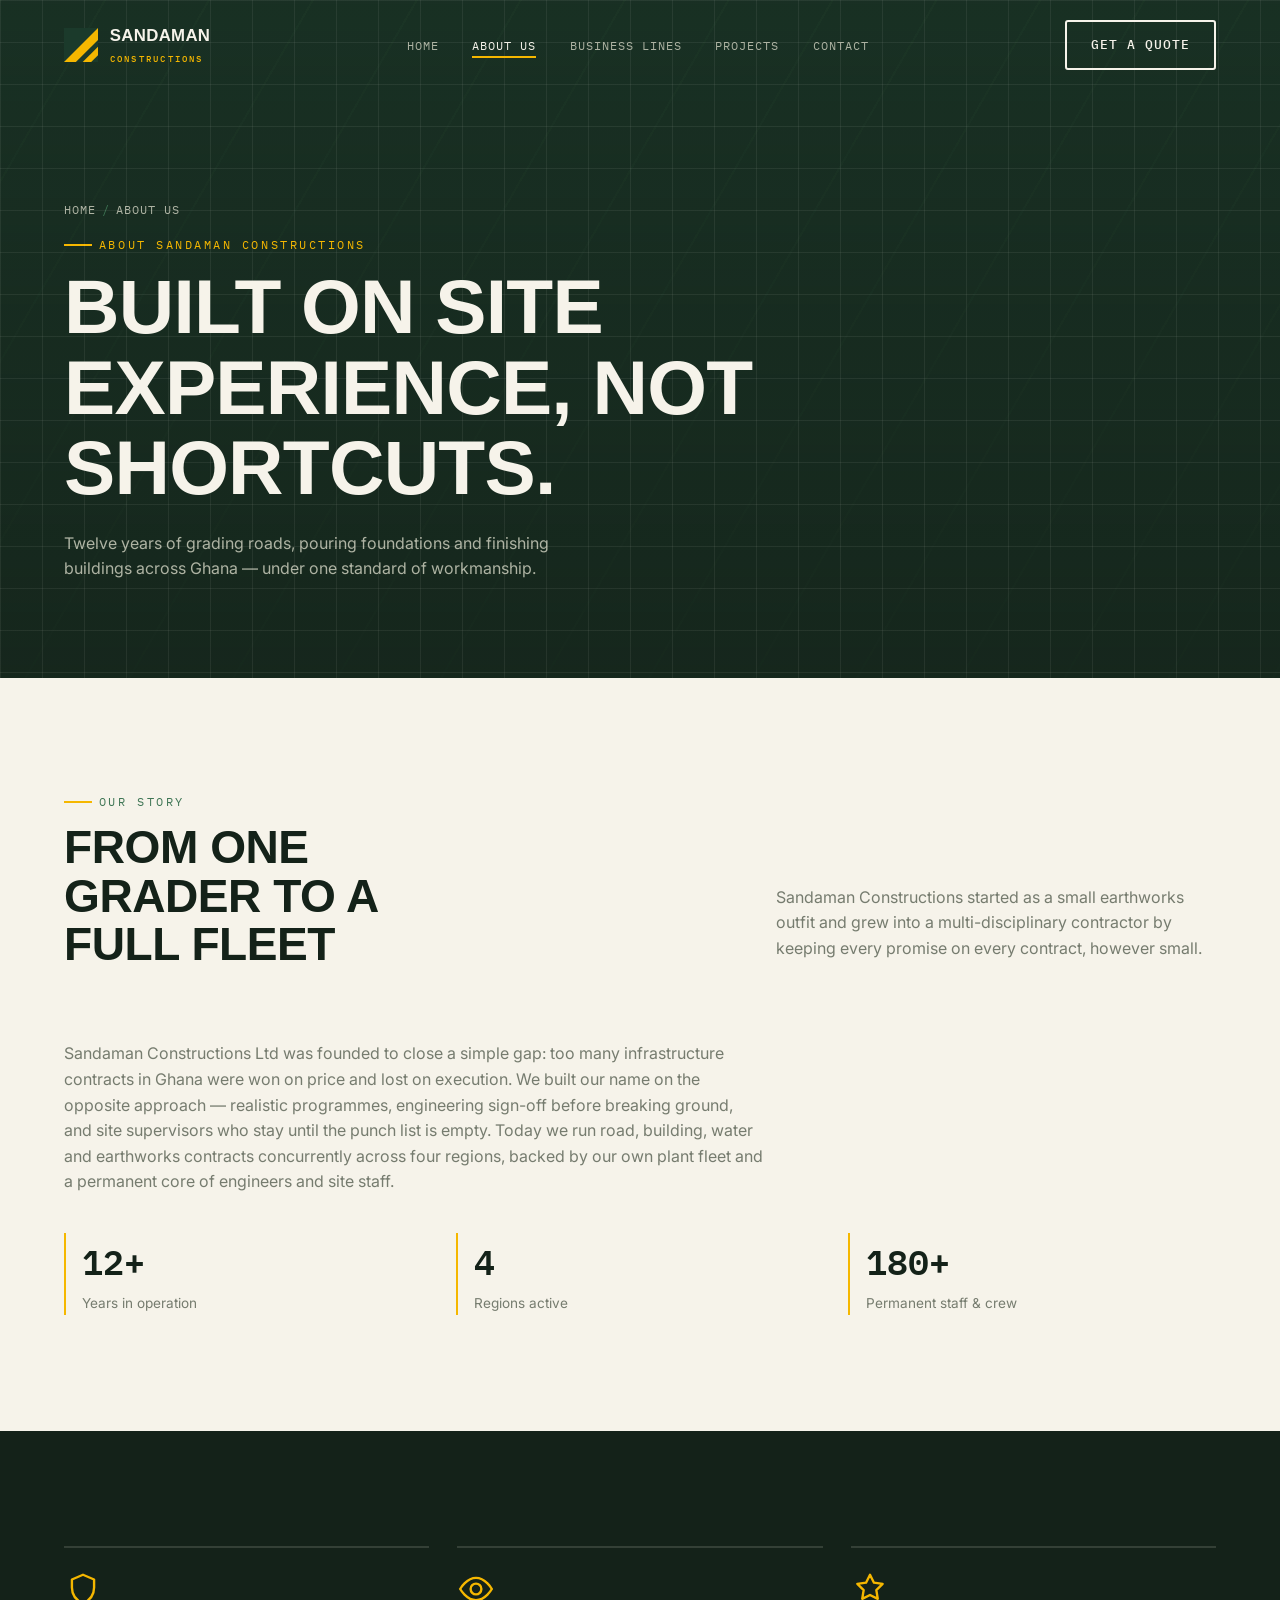
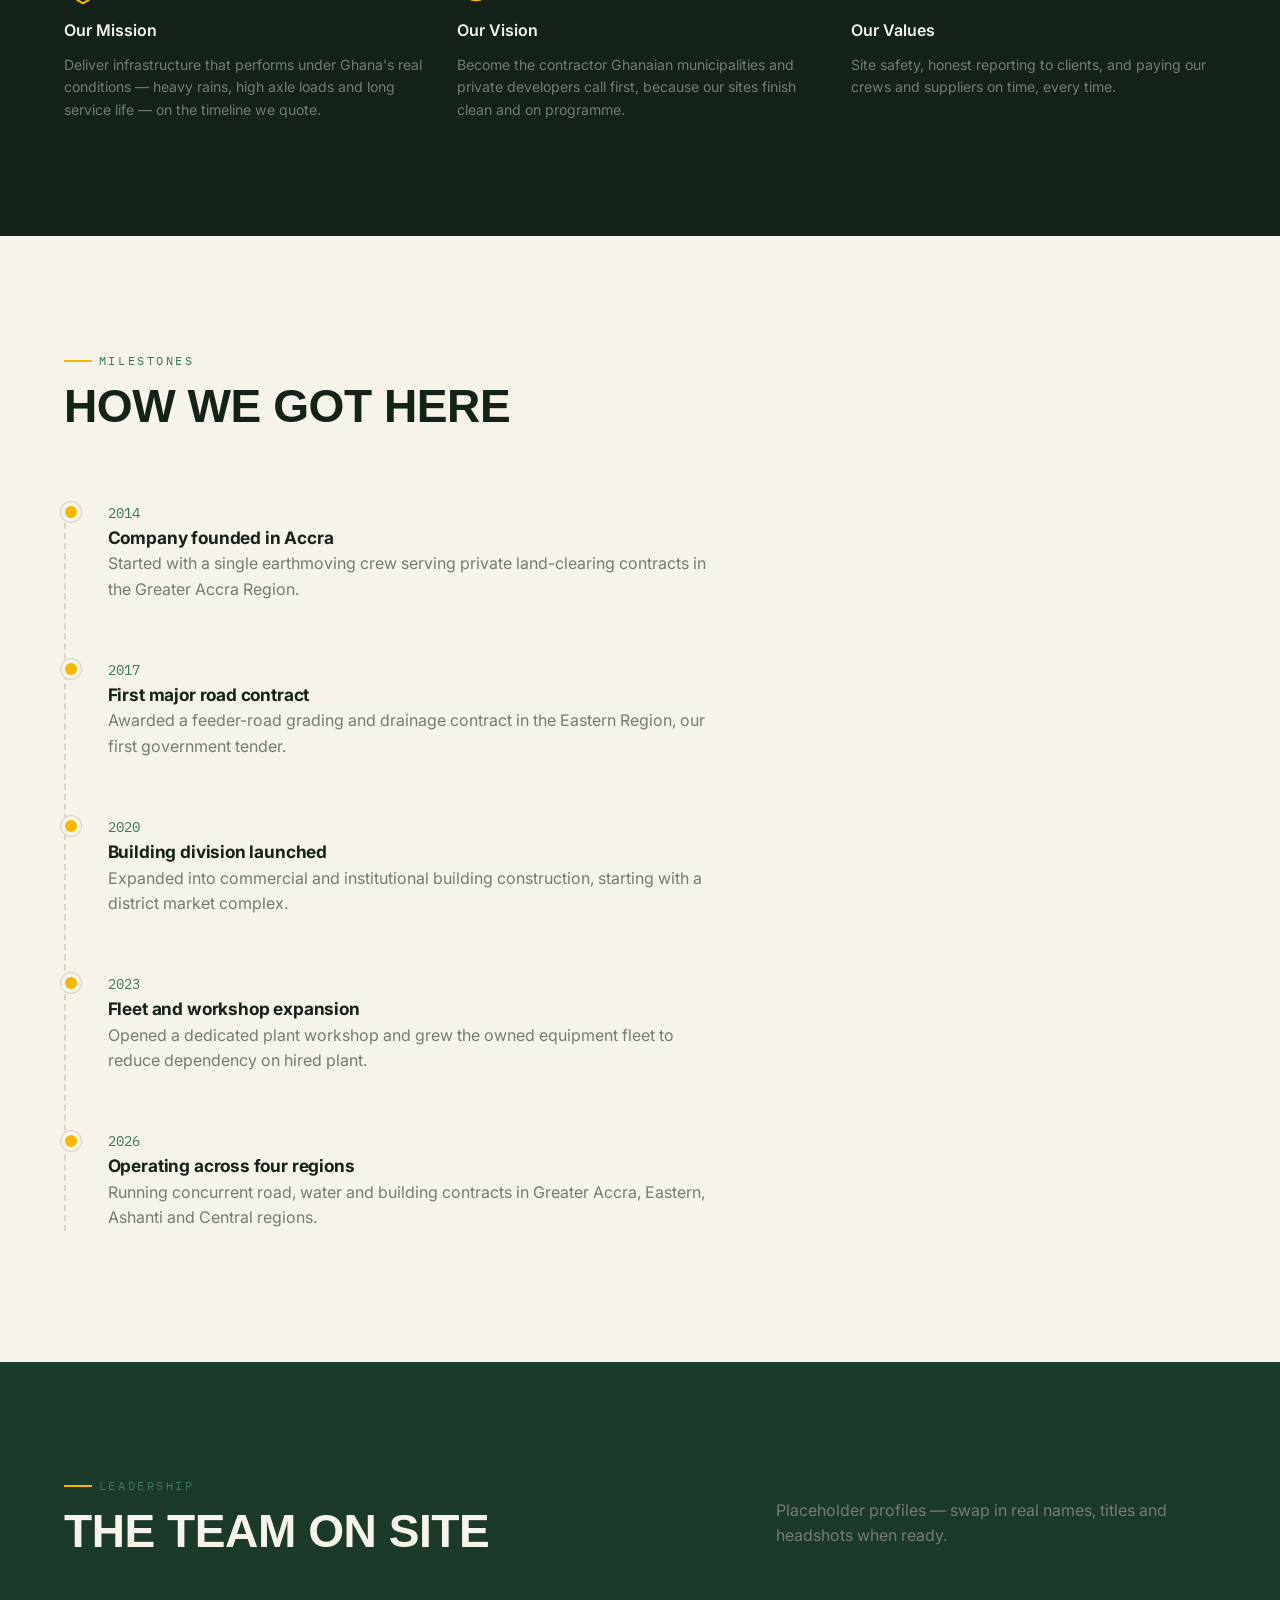
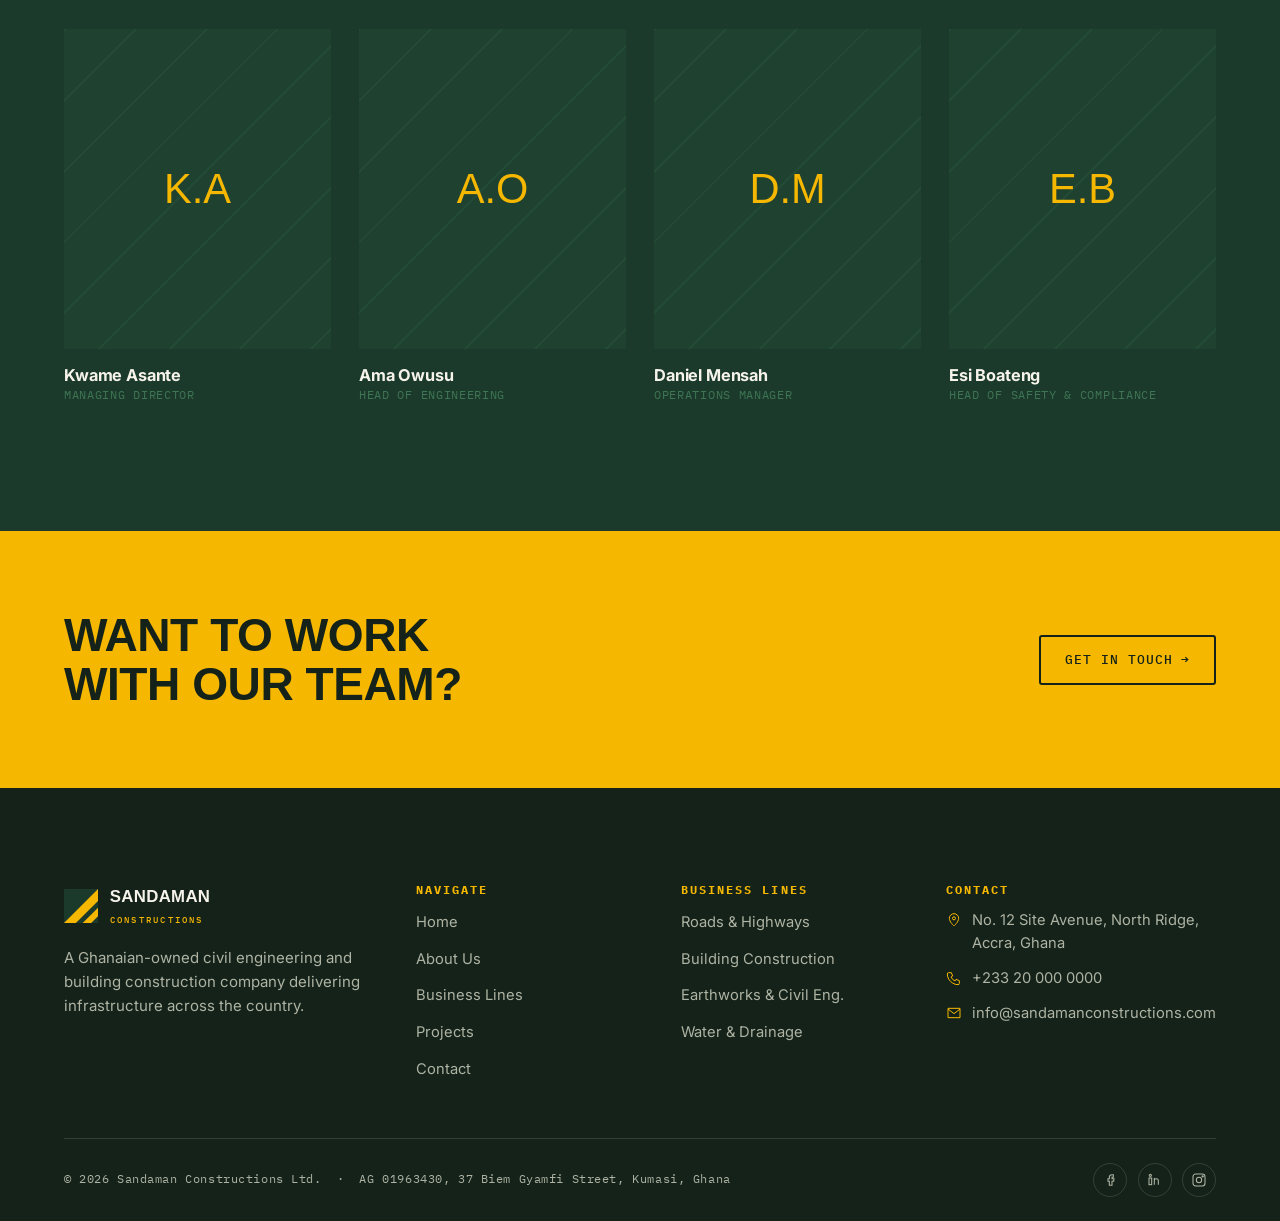
==== commit cbf28bc2: "update" ====
--- a/about.html
+++ b/about.html
@@ -1,237 +1,306 @@
 <!DOCTYPE html>
 <html lang="en">
+
 <head>
-<meta charset="UTF-8">
-<meta name="viewport" content="width=device-width, initial-scale=1.0">
-<title>About Us — Sandaman Constructions</title>
-<meta name="description" content="Learn about Sandaman Constructions' history, mission, values and the team leading our civil engineering and building projects across Ghana.">
-<link rel="preconnect" href="https://fonts.googleapis.com">
-<link href="https://fonts.googleapis.com/css2?family=Archivo+Expanded:wght@600;700;800&family=Inter:wght@400;500;600;700&family=IBM+Plex+Mono:wght@400;500;600&display=swap" rel="stylesheet">
-<link rel="stylesheet" href="css/base.css">
-<link rel="stylesheet" href="css/layout.css">
-<link rel="stylesheet" href="css/components.css">
+    <meta charset="UTF-8">
+    <meta name="viewport" content="width=device-width, initial-scale=1.0">
+    <title>About Us — Sandaman Constructions</title>
+    <meta name="description"
+        content="Learn about Sandaman Constructions' history, mission, values and the team leading our civil engineering and building projects across Ghana.">
+    <link rel="preconnect" href="https://fonts.googleapis.com">
+    <link
+        href="https://fonts.googleapis.com/css2?family=Archivo+Expanded:wght@600;700;800&family=Inter:wght@400;500;600;700&family=IBM+Plex+Mono:wght@400;500;600&display=swap"
+        rel="stylesheet">
+    <link rel="stylesheet" href="css/base.css">
+    <link rel="stylesheet" href="css/layout.css">
+    <link rel="stylesheet" href="css/components.css">
 </head>
+
 <body>
 
-<!-- ============ HEADER ============ -->
-<header class="site-header">
-  <div class="container">
-    <a href="index.html" class="logo">
-      <svg class="mark" viewBox="0 0 40 40" fill="none" xmlns="http://www.w3.org/2000/svg">
-        <rect width="40" height="40" fill="#1B3A2B"/>
-        <path d="M0 40L40 0V14L14 40H0Z" fill="#F5B700"/>
-        <path d="M22 40L40 22V32L32 40H22Z" fill="#F5B700"/>
-      </svg>
-      <span class="word">SANDAMAN<small>Constructions</small></span>
-    </a>
-    <nav>
-      <ul class="nav-list" id="nav-list">
-        <li><a href="index.html">Home</a></li>
-        <li><a href="about.html" aria-current="page">About Us</a></li>
-        <li><a href="sectors.html">Business Lines</a></li>
-        <li><a href="projects.html">Projects</a></li>
-        <li><a href="contact.html">Contact</a></li>
-      </ul>
-    </nav>
-    <div class="nav-cta">
-      <a href="contact.html" class="btn btn-outline on-dark">Get a Quote</a>
-      <button class="nav-toggle" aria-label="Toggle menu" aria-expanded="false"><span></span></button>
-    </div>
-  </div>
-</header>
-
-<main>
-  <!-- ============ PAGE BANNER ============ -->
-  <section class="page-banner">
-    <div class="blueprint-bg"></div>
-    <div class="container">
-      <p class="breadcrumb"><a href="index.html">Home</a><span class="sep">/</span>About Us</p>
-      <p class="eyebrow">About Sandaman Constructions</p>
-      <h1>Built On Site Experience, Not Shortcuts.</h1>
-      <p class="lead">Twelve years of grading roads, pouring foundations and finishing buildings across Ghana — under one standard of workmanship.</p>
-    </div>
-  </section>
-
-  <!-- ============ STORY ============ -->
-  <section class="section">
-    <div class="container">
-      <div class="section-head">
-        <div>
-          <p class="eyebrow">Our Story</p>
-          <h2 style="max-width:14ch">From One Grader to a Full Fleet</h2>
+    <!-- ============ HEADER ============ -->
+    <header class="site-header">
+        <div class="container">
+            <a href="index" class="logo">
+                <svg class="mark" viewBox="0 0 40 40" fill="none" xmlns="http://www.w3.org/2000/svg">
+                    <rect width="40" height="40" fill="#1B3A2B" />
+                    <path d="M0 40L40 0V14L14 40H0Z" fill="#F5B700" />
+                    <path d="M22 40L40 22V32L32 40H22Z" fill="#F5B700" />
+                </svg>
+                <span class="word">SANDAMAN<small>Constructions</small></span>
+            </a>
+            <nav>
+                <ul class="nav-list" id="nav-list">
+                    <li><a href="index">Home</a></li>
+                    <li><a href="about" aria-current="page">About Us</a></li>
+                    <li><a href="sectors">Business Lines</a></li>
+                    <li><a href="projects">Projects</a></li>
+                    <li><a href="contact">Contact</a></li>
+                </ul>
+            </nav>
+            <div class="nav-cta">
+                <a href="contact" class="btn btn-outline on-dark">Get a Quote</a>
+                <button class="nav-toggle" aria-label="Toggle menu" aria-expanded="false"><span></span></button>
+            </div>
         </div>
-        <p class="lead">Sandaman Constructions started as a small earthworks outfit and grew into a multi-disciplinary contractor by keeping every promise on every contract, however small.</p>
-      </div>
-      <p style="max-width:70ch">Sandaman Constructions Ltd was founded to close a simple gap: too many infrastructure contracts in Ghana were won on price and lost on execution. We built our name on the opposite approach — realistic programmes, engineering sign-off before breaking ground, and site supervisors who stay until the punch list is empty. Today we run road, building, water and earthworks contracts concurrently across four regions, backed by our own plant fleet and a permanent core of engineers and site staff.</p>
-
-      <div class="mini-stats reveal">
-        <div class="mini-stat"><span class="num">12+</span><span class="lbl">Years in operation</span></div>
-        <div class="mini-stat"><span class="num">4</span><span class="lbl">Regions active</span></div>
-        <div class="mini-stat"><span class="num">180+</span><span class="lbl">Permanent staff &amp; crew</span></div>
-      </div>
-    </div>
-  </section>
-
-  <!-- ============ MISSION / VISION ============ -->
-  <section class="section on-ink">
-    <div class="container">
-      <div class="pillar-row reveal" style="grid-template-columns:repeat(auto-fit,minmax(260px,1fr))">
-        <div class="pillar">
-          <svg viewBox="0 0 24 24" fill="none" stroke="currentColor" stroke-width="1.5"><path d="M12 3l7 3v5c0 5-3.4 8.4-7 10-3.6-1.6-7-5-7-10V6l7-3z" stroke-linejoin="round"/></svg>
-          <h4>Our Mission</h4>
-          <p>Deliver infrastructure that performs under Ghana's real conditions — heavy rains, high axle loads and long service life — on the timeline we quote.</p>
+    </header>
+
+    <main>
+        <!-- ============ PAGE BANNER ============ -->
+        <section class="page-banner">
+            <div class="blueprint-bg"></div>
+            <div class="container">
+                <p class="breadcrumb"><a href="index">Home</a><span class="sep">/</span>About Us</p>
+                <p class="eyebrow">About Sandaman Constructions</p>
+                <h1>Built On Site Experience, Not Shortcuts.</h1>
+                <p class="lead">Twelve years of grading roads, pouring foundations and finishing buildings across Ghana
+                    — under one standard of workmanship.</p>
+            </div>
+        </section>
+
+        <!-- ============ STORY ============ -->
+        <section class="section">
+            <div class="container">
+                <div class="section-head">
+                    <div>
+                        <p class="eyebrow">Our Story</p>
+                        <h2 style="max-width:14ch">From One Grader to a Full Fleet</h2>
+                    </div>
+                    <p class="lead">Sandaman Constructions started as a small earthworks outfit and grew into a
+                        multi-disciplinary contractor by keeping every promise on every contract, however small.</p>
+                </div>
+                <p style="max-width:70ch">Sandaman Constructions Ltd was founded to close a simple gap: too many
+                    infrastructure contracts in Ghana were won on price and lost on execution. We built our name on the
+                    opposite approach — realistic programmes, engineering sign-off before breaking ground, and site
+                    supervisors who stay until the punch list is empty. Today we run road, building, water and
+                    earthworks contracts concurrently across four regions, backed by our own plant fleet and a permanent
+                    core of engineers and site staff.</p>
+
+                <div class="mini-stats reveal">
+                    <div class="mini-stat"><span class="num">12+</span><span class="lbl">Years in operation</span></div>
+                    <div class="mini-stat"><span class="num">4</span><span class="lbl">Regions active</span></div>
+                    <div class="mini-stat"><span class="num">180+</span><span class="lbl">Permanent staff &amp;
+                            crew</span></div>
+                </div>
+            </div>
+        </section>
+
+        <!-- ============ MISSION / VISION ============ -->
+        <section class="section on-ink">
+            <div class="container">
+                <div class="pillar-row reveal" style="grid-template-columns:repeat(auto-fit,minmax(260px,1fr))">
+                    <div class="pillar">
+                        <svg viewBox="0 0 24 24" fill="none" stroke="currentColor" stroke-width="1.5">
+                            <path d="M12 3l7 3v5c0 5-3.4 8.4-7 10-3.6-1.6-7-5-7-10V6l7-3z" stroke-linejoin="round" />
+                        </svg>
+                        <h4>Our Mission</h4>
+                        <p>Deliver infrastructure that performs under Ghana's real conditions — heavy rains, high axle
+                            loads and long service life — on the timeline we quote.</p>
+                    </div>
+                    <div class="pillar">
+                        <svg viewBox="0 0 24 24" fill="none" stroke="currentColor" stroke-width="1.5">
+                            <circle cx="12" cy="12" r="3.4" />
+                            <path d="M2 12s4-7 10-7 10 7 10 7-4 7-10 7-10-7-10-7z" />
+                        </svg>
+                        <h4>Our Vision</h4>
+                        <p>Become the contractor Ghanaian municipalities and private developers call first, because our
+                            sites finish clean and on programme.</p>
+                    </div>
+                    <div class="pillar">
+                        <svg viewBox="0 0 24 24" fill="none" stroke="currentColor" stroke-width="1.5">
+                            <path d="M12 3l2.5 5 5.5.8-4 3.9.9 5.5L12 15.8 7.1 18.2l.9-5.5-4-3.9 5.5-.8L12 3z"
+                                stroke-linejoin="round" />
+                        </svg>
+                        <h4>Our Values</h4>
+                        <p>Site safety, honest reporting to clients, and paying our crews and suppliers on time, every
+                            time.</p>
+                    </div>
+                </div>
+            </div>
+        </section>
+
+        <!-- ============ TIMELINE ============ -->
+        <section class="section">
+            <div class="container">
+                <div class="section-head">
+                    <div>
+                        <p class="eyebrow">Milestones</p>
+                        <h2>How We Got Here</h2>
+                    </div>
+                </div>
+                <div class="timeline reveal">
+                    <div class="timeline-item">
+                        <span class="yr">2014</span>
+                        <h4>Company founded in Accra</h4>
+                        <p>Started with a single earthmoving crew serving private land-clearing contracts in the Greater
+                            Accra Region.</p>
+                    </div>
+                    <div class="timeline-item">
+                        <span class="yr">2017</span>
+                        <h4>First major road contract</h4>
+                        <p>Awarded a feeder-road grading and drainage contract in the Eastern Region, our first
+                            government tender.</p>
+                    </div>
+                    <div class="timeline-item">
+                        <span class="yr">2020</span>
+                        <h4>Building division launched</h4>
+                        <p>Expanded into commercial and institutional building construction, starting with a district
+                            market complex.</p>
+                    </div>
+                    <div class="timeline-item">
+                        <span class="yr">2023</span>
+                        <h4>Fleet and workshop expansion</h4>
+                        <p>Opened a dedicated plant workshop and grew the owned equipment fleet to reduce dependency on
+                            hired plant.</p>
+                    </div>
+                    <div class="timeline-item">
+                        <span class="yr">2026</span>
+                        <h4>Operating across four regions</h4>
+                        <p>Running concurrent road, water and building contracts in Greater Accra, Eastern, Ashanti and
+                            Central regions.</p>
+                    </div>
+                </div>
+            </div>
+        </section>
+
+        <!-- ============ TEAM ============ -->
+        <section class="section on-forest">
+            <div class="container">
+                <div class="section-head">
+                    <div>
+                        <p class="eyebrow">Leadership</p>
+                        <h2>The Team On Site</h2>
+                    </div>
+                    <p class="lead">Placeholder profiles — swap in real names, titles and headshots when ready.</p>
+                </div>
+                <div class="team-grid reveal">
+                    <div class="team-card">
+                        <div class="team-photo">
+                            <div class="team-initials">K.A</div>
+                        </div>
+                        <h4>Kwame Asante</h4>
+                        <p class="team-role">Managing Director</p>
+                    </div>
+                    <div class="team-card">
+                        <div class="team-photo">
+                            <div class="team-initials">A.O</div>
+                        </div>
+                        <h4>Ama Owusu</h4>
+                        <p class="team-role">Head of Engineering</p>
+                    </div>
+                    <div class="team-card">
+                        <div class="team-photo">
+                            <div class="team-initials">D.M</div>
+                        </div>
+                        <h4>Daniel Mensah</h4>
+                        <p class="team-role">Operations Manager</p>
+                    </div>
+                    <div class="team-card">
+                        <div class="team-photo">
+                            <div class="team-initials">E.B</div>
+                        </div>
+                        <h4>Esi Boateng</h4>
+                        <p class="team-role">Head of Safety &amp; Compliance</p>
+                    </div>
+                </div>
+            </div>
+        </section>
+
+        <!-- ============ CTA BAND ============ -->
+        <section class="cta-band">
+            <div class="container">
+                <h2>Want to Work With Our Team?</h2>
+                <a href="contact" class="btn btn-outline">Get In Touch <span class="btn-arrow">→</span></a>
+            </div>
+        </section>
+    </main>
+
+    <!-- ============ FOOTER ============ -->
+    <footer class="site-footer">
+        <div class="container">
+            <div class="footer-grid">
+                <div class="footer-brand">
+                    <a href="index" class="logo">
+                        <svg class="mark" viewBox="0 0 40 40" fill="none" xmlns="http://www.w3.org/2000/svg">
+                            <rect width="40" height="40" fill="#1B3A2B" />
+                            <path d="M0 40L40 0V14L14 40H0Z" fill="#F5B700" />
+                            <path d="M22 40L40 22V32L32 40H22Z" fill="#F5B700" />
+                        </svg>
+                        <span class="word">SANDAMAN<small>Constructions</small></span>
+                    </a>
+                    <p>A Ghanaian-owned civil engineering and building construction company delivering infrastructure
+                        across the country.</p>
+                </div>
+                <div class="footer-col">
+                    <h4>Navigate</h4>
+                    <ul>
+                        <li><a href="index">Home</a></li>
+                        <li><a href="about">About Us</a></li>
+                        <li><a href="sectors">Business Lines</a></li>
+                        <li><a href="projects">Projects</a></li>
+                        <li><a href="contact">Contact</a></li>
+                    </ul>
+                </div>
+                <div class="footer-col">
+                    <h4>Business Lines</h4>
+                    <ul>
+                        <li><a href="sectors">Roads &amp; Highways</a></li>
+                        <li><a href="sectors">Building Construction</a></li>
+                        <li><a href="sectors">Earthworks &amp; Civil Eng.</a></li>
+                        <li><a href="sectors">Water &amp; Drainage</a></li>
+                    </ul>
+                </div>
+                <div class="footer-col">
+                    <h4>Contact</h4>
+                    <ul class="footer-contact">
+                        <li><svg viewBox="0 0 24 24" fill="none" stroke="currentColor" stroke-width="1.5">
+                                <path d="M12 21s7-6.3 7-11.5A7 7 0 105 9.5C5 14.7 12 21 12 21z" />
+                                <circle cx="12" cy="9.5" r="2.3" />
+                            </svg> No. 12 Site Avenue, North Ridge, Accra, Ghana</li>
+                        <li><svg viewBox="0 0 24 24" fill="none" stroke="currentColor" stroke-width="1.5">
+                                <path
+                                    d="M4 4h4l2 5-2.5 1.5a12 12 0 006 6L15 14l5 2v4a2 2 0 01-2 2C9.6 22 2 14.4 2 6a2 2 0 012-2z" />
+                            </svg> +233 20 000 0000</li>
+                        <li><svg viewBox="0 0 24 24" fill="none" stroke="currentColor" stroke-width="1.5">
+                                <path d="M3 5h18v14H3V5z" />
+                                <path d="M3 6l9 7 9-7" />
+                            </svg> info@sandamanconstructions.com</li>
+                    </ul>
+                </div>
+            </div>
+            <div class="footer-bottom">
+                <span class="meta">&copy;
+                    <script>
+                        const date = new Date();
+                        const year = date.getFullYear();
+                        document.write(year);
+                    </script> Sandaman Constructions Ltd. &nbsp;·&nbsp; AG 01963430, 37 Biem Gyamfi
+                    Street, Kumasi, Ghana
+                </span>
+                <div class="footer-social">
+                    <a href="https://www.facebook.com/share/1JJFzLcKzm/?mibextid=wwXIfr" aria-label="Facebook"><svg
+                            width="16" height="16" viewBox="0 0 24 24" fill="none" stroke="currentColor"
+                            stroke-width="1.6">
+                            <path d="M15 8h2V4h-2a4 4 0 00-4 4v2H9v4h2v6h4v-6h2.5l.5-4H15V8z" />
+                        </svg></a>
+                    <a href="#" aria-label="LinkedIn"><svg width="16" height="16" viewBox="0 0 24 24" fill="none"
+                            stroke="currentColor" stroke-width="1.6">
+                            <rect x="3" y="9" width="4" height="10" />
+                            <circle cx="5" cy="5" r="1.6" />
+                            <path d="M11 19v-6a3 3 0 016 0v6M11 19V9" />
+                        </svg></a>
+                    <a href="#" aria-label="Instagram"><svg width="16" height="16" viewBox="0 0 24 24" fill="none"
+                            stroke="currentColor" stroke-width="1.6">
+                            <rect x="3" y="3" width="18" height="18" rx="4" />
+                            <circle cx="12" cy="12" r="4" />
+                            <circle cx="17.5" cy="6.5" r="1" />
+                        </svg></a>
+                </div>
+            </div>
         </div>
-        <div class="pillar">
-          <svg viewBox="0 0 24 24" fill="none" stroke="currentColor" stroke-width="1.5"><circle cx="12" cy="12" r="3.4"/><path d="M2 12s4-7 10-7 10 7 10 7-4 7-10 7-10-7-10-7z"/></svg>
-          <h4>Our Vision</h4>
-          <p>Become the contractor Ghanaian municipalities and private developers call first, because our sites finish clean and on programme.</p>
-        </div>
-        <div class="pillar">
-          <svg viewBox="0 0 24 24" fill="none" stroke="currentColor" stroke-width="1.5"><path d="M12 3l2.5 5 5.5.8-4 3.9.9 5.5L12 15.8 7.1 18.2l.9-5.5-4-3.9 5.5-.8L12 3z" stroke-linejoin="round"/></svg>
-          <h4>Our Values</h4>
-          <p>Site safety, honest reporting to clients, and paying our crews and suppliers on time, every time.</p>
-        </div>
-      </div>
-    </div>
-  </section>
-
-  <!-- ============ TIMELINE ============ -->
-  <section class="section">
-    <div class="container">
-      <div class="section-head">
-        <div>
-          <p class="eyebrow">Milestones</p>
-          <h2>How We Got Here</h2>
-        </div>
-      </div>
-      <div class="timeline reveal">
-        <div class="timeline-item">
-          <span class="yr">2014</span>
-          <h4>Company founded in Accra</h4>
-          <p>Started with a single earthmoving crew serving private land-clearing contracts in the Greater Accra Region.</p>
-        </div>
-        <div class="timeline-item">
-          <span class="yr">2017</span>
-          <h4>First major road contract</h4>
-          <p>Awarded a feeder-road grading and drainage contract in the Eastern Region, our first government tender.</p>
-        </div>
-        <div class="timeline-item">
-          <span class="yr">2020</span>
-          <h4>Building division launched</h4>
-          <p>Expanded into commercial and institutional building construction, starting with a district market complex.</p>
-        </div>
-        <div class="timeline-item">
-          <span class="yr">2023</span>
-          <h4>Fleet and workshop expansion</h4>
-          <p>Opened a dedicated plant workshop and grew the owned equipment fleet to reduce dependency on hired plant.</p>
-        </div>
-        <div class="timeline-item">
-          <span class="yr">2026</span>
-          <h4>Operating across four regions</h4>
-          <p>Running concurrent road, water and building contracts in Greater Accra, Eastern, Ashanti and Central regions.</p>
-        </div>
-      </div>
-    </div>
-  </section>
-
-  <!-- ============ TEAM ============ -->
-  <section class="section on-forest">
-    <div class="container">
-      <div class="section-head">
-        <div>
-          <p class="eyebrow">Leadership</p>
-          <h2>The Team On Site</h2>
-        </div>
-        <p class="lead">Placeholder profiles — swap in real names, titles and headshots when ready.</p>
-      </div>
-      <div class="team-grid reveal">
-        <div class="team-card">
-          <div class="team-photo"><div class="team-initials">K.A</div></div>
-          <h4>Kwame Asante</h4>
-          <p class="team-role">Managing Director</p>
-        </div>
-        <div class="team-card">
-          <div class="team-photo"><div class="team-initials">A.O</div></div>
-          <h4>Ama Owusu</h4>
-          <p class="team-role">Head of Engineering</p>
-        </div>
-        <div class="team-card">
-          <div class="team-photo"><div class="team-initials">D.M</div></div>
-          <h4>Daniel Mensah</h4>
-          <p class="team-role">Operations Manager</p>
-        </div>
-        <div class="team-card">
-          <div class="team-photo"><div class="team-initials">E.B</div></div>
-          <h4>Esi Boateng</h4>
-          <p class="team-role">Head of Safety &amp; Compliance</p>
-        </div>
-      </div>
-    </div>
-  </section>
-
-  <!-- ============ CTA BAND ============ -->
-  <section class="cta-band">
-    <div class="container">
-      <h2>Want to Work With Our Team?</h2>
-      <a href="contact.html" class="btn btn-outline">Get In Touch <span class="btn-arrow">→</span></a>
-    </div>
-  </section>
-</main>
-
-<!-- ============ FOOTER ============ -->
-<footer class="site-footer">
-  <div class="container">
-    <div class="footer-grid">
-      <div class="footer-brand">
-        <a href="index.html" class="logo">
-          <svg class="mark" viewBox="0 0 40 40" fill="none" xmlns="http://www.w3.org/2000/svg">
-            <rect width="40" height="40" fill="#1B3A2B"/>
-            <path d="M0 40L40 0V14L14 40H0Z" fill="#F5B700"/>
-            <path d="M22 40L40 22V32L32 40H22Z" fill="#F5B700"/>
-          </svg>
-          <span class="word">SANDAMAN<small>Constructions</small></span>
-        </a>
-        <p>A Ghanaian-owned civil engineering and building construction company delivering infrastructure across the country.</p>
-      </div>
-      <div class="footer-col">
-        <h4>Navigate</h4>
-        <ul>
-          <li><a href="index.html">Home</a></li>
-          <li><a href="about.html">About Us</a></li>
-          <li><a href="sectors.html">Business Lines</a></li>
-          <li><a href="projects.html">Projects</a></li>
-          <li><a href="contact.html">Contact</a></li>
-        </ul>
-      </div>
-      <div class="footer-col">
-        <h4>Business Lines</h4>
-        <ul>
-          <li><a href="sectors.html">Roads &amp; Highways</a></li>
-          <li><a href="sectors.html">Building Construction</a></li>
-          <li><a href="sectors.html">Earthworks &amp; Civil Eng.</a></li>
-          <li><a href="sectors.html">Water &amp; Drainage</a></li>
-        </ul>
-      </div>
-      <div class="footer-col">
-        <h4>Contact</h4>
-        <ul class="footer-contact">
-          <li><svg viewBox="0 0 24 24" fill="none" stroke="currentColor" stroke-width="1.5"><path d="M12 21s7-6.3 7-11.5A7 7 0 105 9.5C5 14.7 12 21 12 21z"/><circle cx="12" cy="9.5" r="2.3"/></svg> No. 12 Site Avenue, North Ridge, Accra, Ghana</li>
-          <li><svg viewBox="0 0 24 24" fill="none" stroke="currentColor" stroke-width="1.5"><path d="M4 4h4l2 5-2.5 1.5a12 12 0 006 6L15 14l5 2v4a2 2 0 01-2 2C9.6 22 2 14.4 2 6a2 2 0 012-2z"/></svg> +233 20 000 0000</li>
-          <li><svg viewBox="0 0 24 24" fill="none" stroke="currentColor" stroke-width="1.5"><path d="M3 5h18v14H3V5z"/><path d="M3 6l9 7 9-7"/></svg> info@sandamanconstructions.com</li>
-        </ul>
-      </div>
-    </div>
-    <div class="footer-bottom">
-      <span>© 2026 Sandaman Constructions Ltd. All rights reserved.</span>
-      <div class="footer-social">
-        <a href="#" aria-label="Facebook"><svg width="16" height="16" viewBox="0 0 24 24" fill="none" stroke="currentColor" stroke-width="1.6"><path d="M15 8h2V4h-2a4 4 0 00-4 4v2H9v4h2v6h4v-6h2.5l.5-4H15V8z"/></svg></a>
-        <a href="#" aria-label="LinkedIn"><svg width="16" height="16" viewBox="0 0 24 24" fill="none" stroke="currentColor" stroke-width="1.6"><rect x="3" y="9" width="4" height="10"/><circle cx="5" cy="5" r="1.6"/><path d="M11 19v-6a3 3 0 016 0v6M11 19V9"/></svg></a>
-        <a href="#" aria-label="Instagram"><svg width="16" height="16" viewBox="0 0 24 24" fill="none" stroke="currentColor" stroke-width="1.6"><rect x="3" y="3" width="18" height="18" rx="4"/><circle cx="12" cy="12" r="4"/><circle cx="17.5" cy="6.5" r="1"/></svg></a>
-      </div>
-    </div>
-  </div>
-</footer>
-
-<script src="js/main.js"></script>
+    </footer>
+
+    <script src="js/main.js?v=2"></script>
 </body>
-</html>
+
+</html>
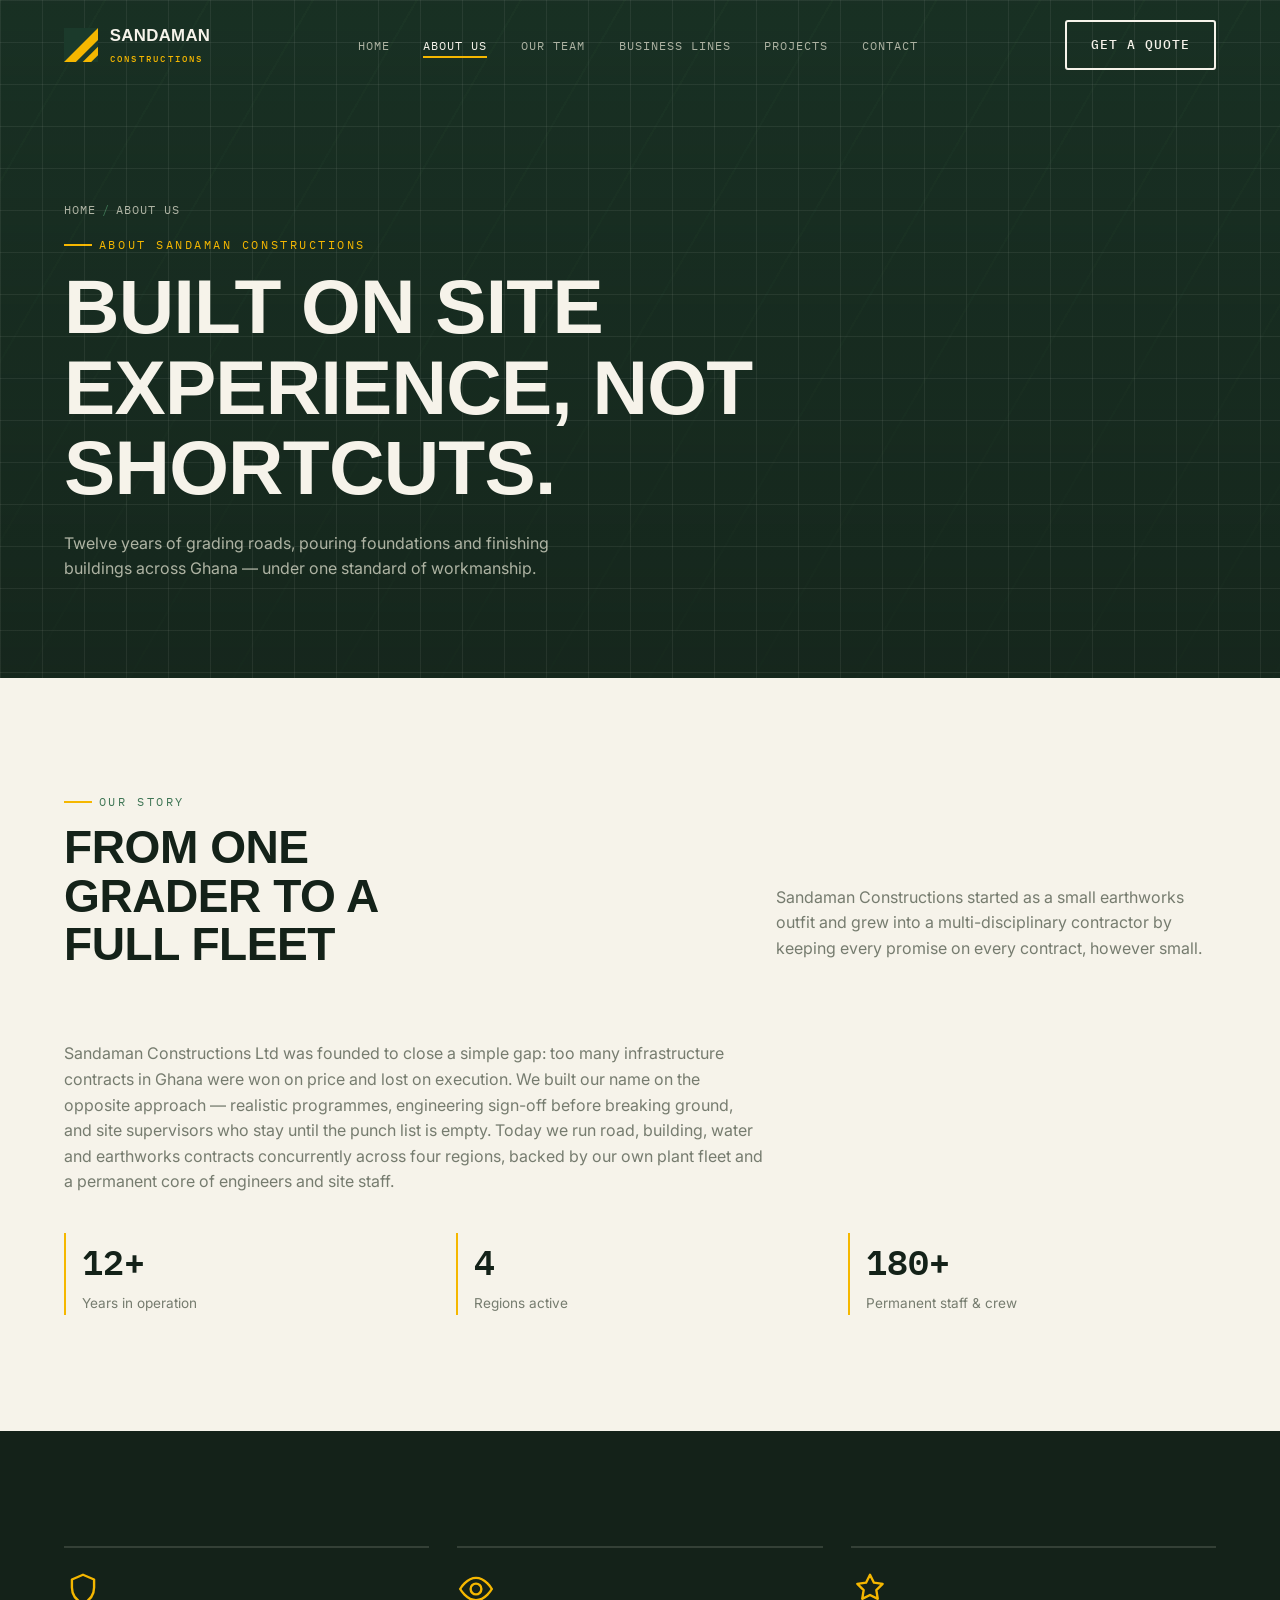
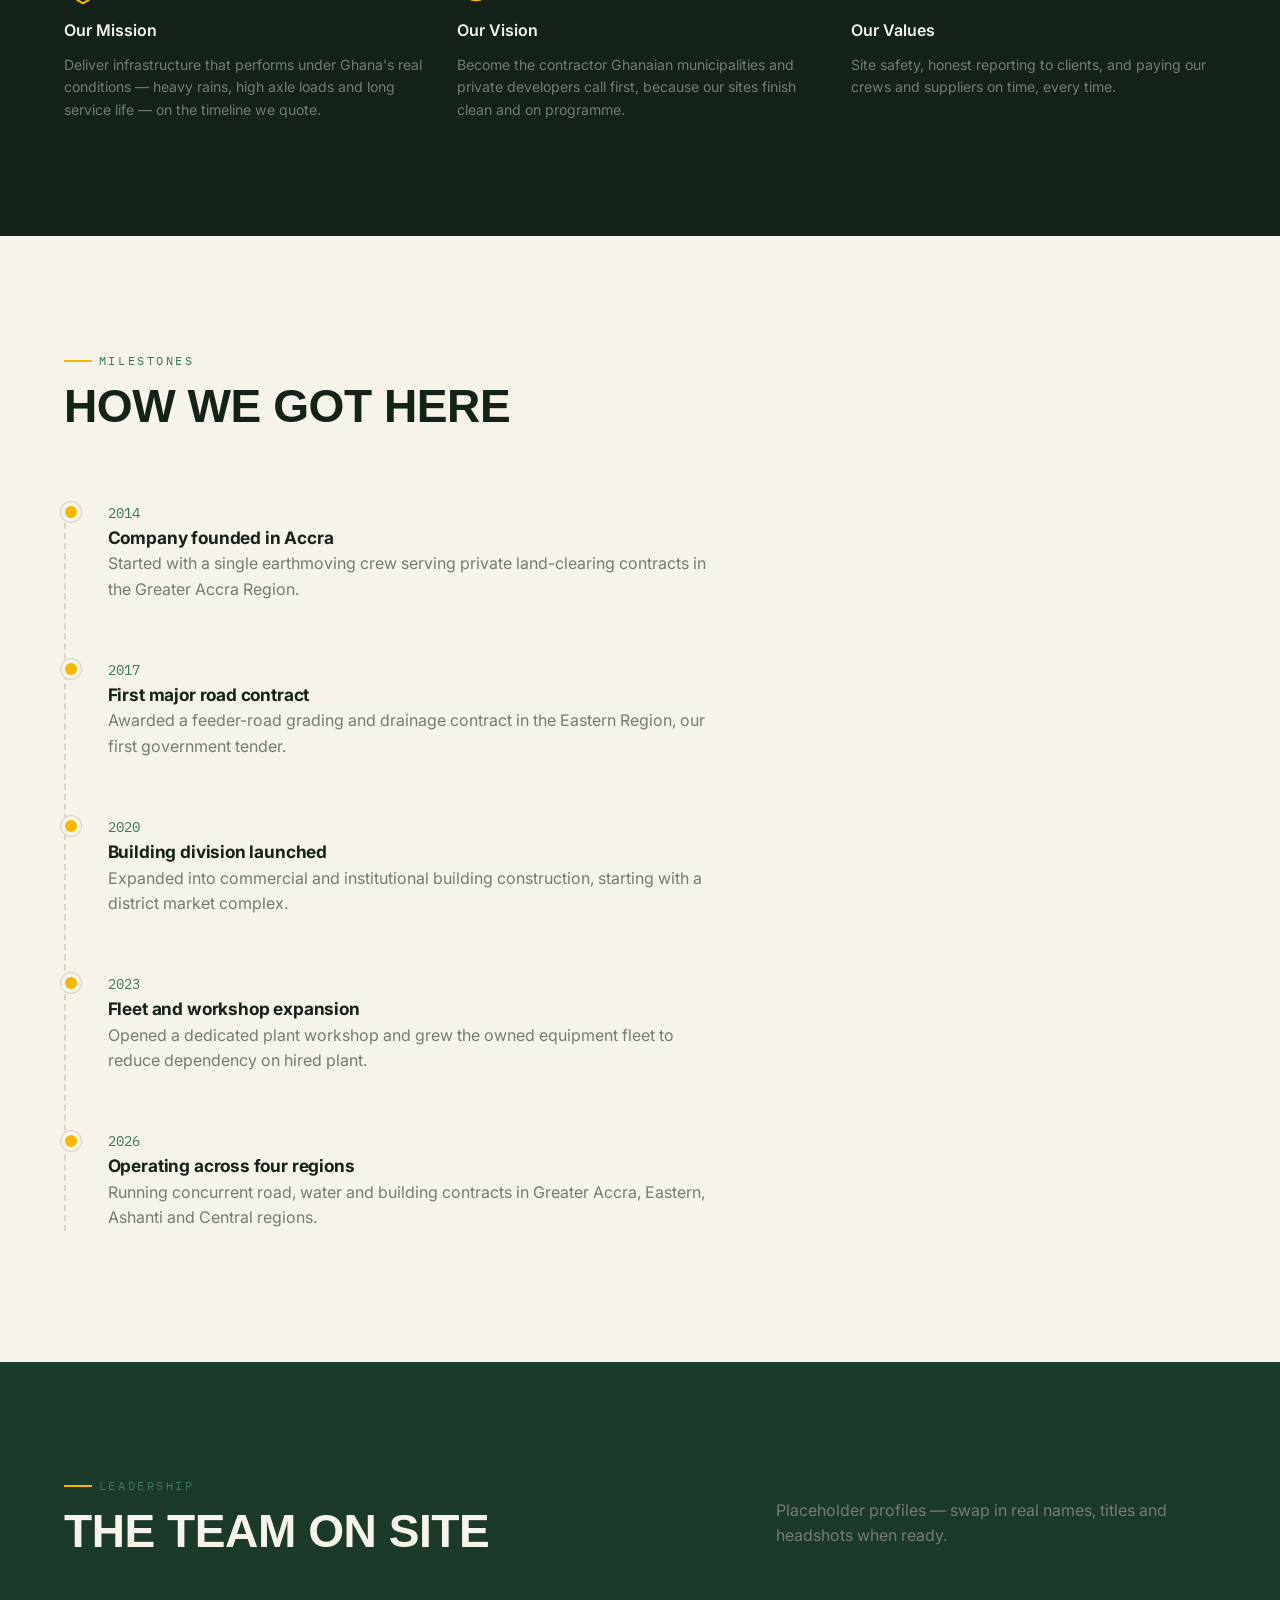
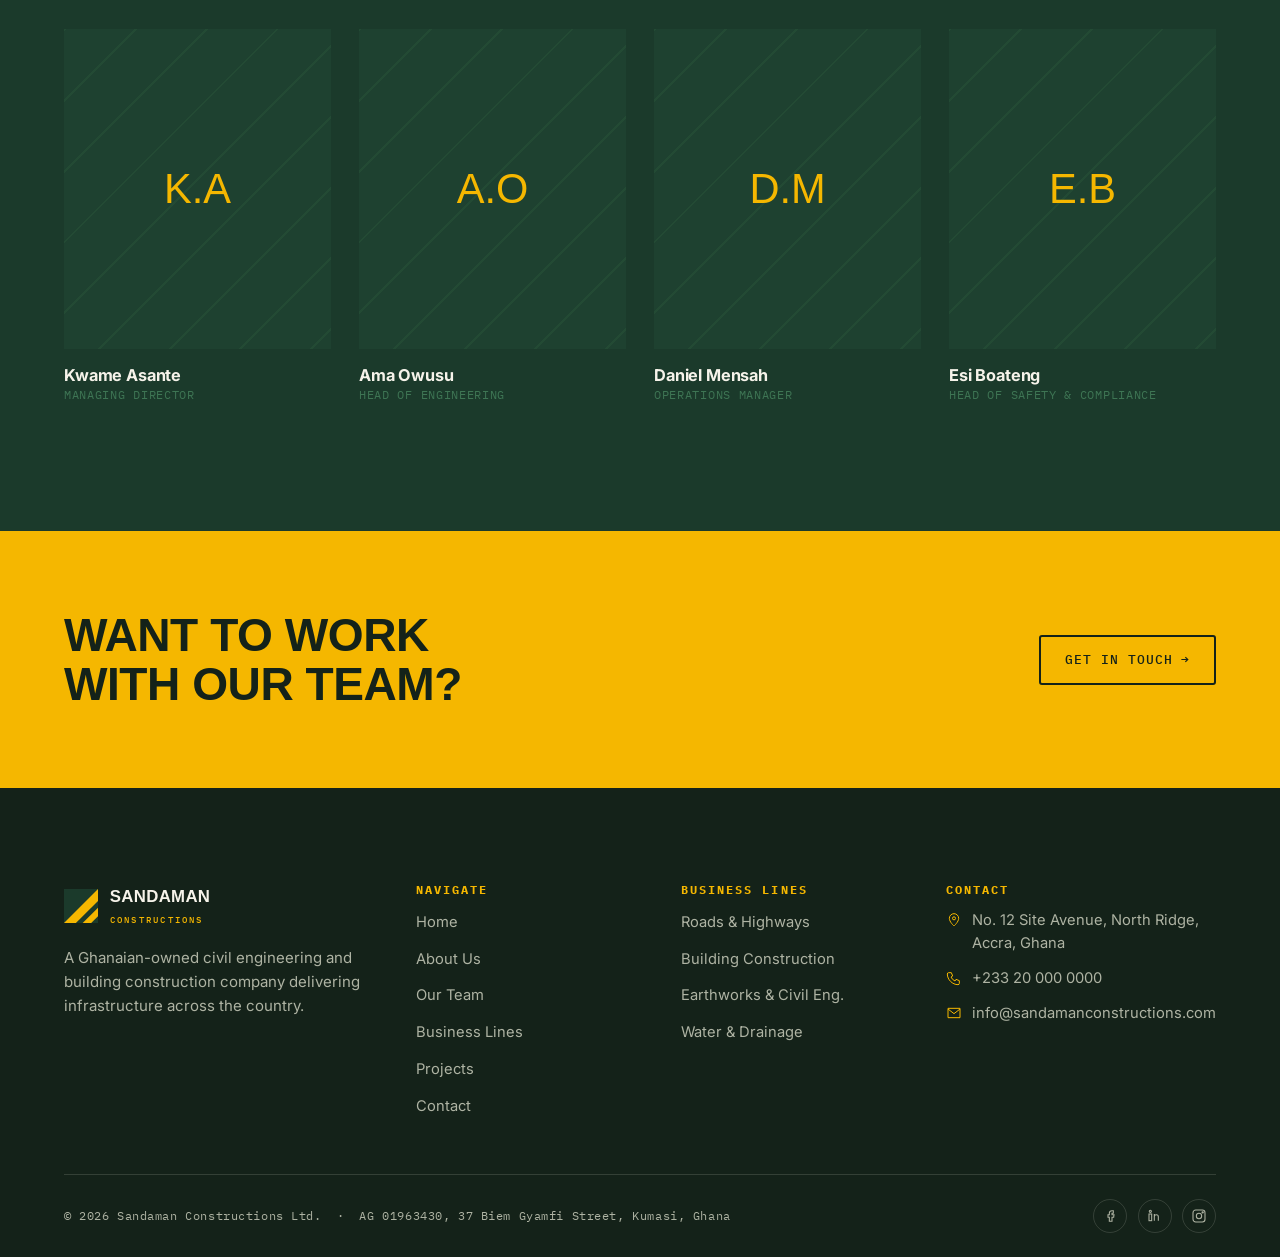
==== commit 1e9545b7: "links update" ====
--- a/about.html
+++ b/about.html
@@ -33,6 +33,7 @@
                 <ul class="nav-list" id="nav-list">
                     <li><a href="index">Home</a></li>
                     <li><a href="about" aria-current="page">About Us</a></li>
+                    <li><a href="team">Our Team</a></li>
                     <li><a href="sectors">Business Lines</a></li>
                     <li><a href="projects">Projects</a></li>
                     <li><a href="contact">Contact</a></li>
@@ -236,6 +237,7 @@
                     <ul>
                         <li><a href="index">Home</a></li>
                         <li><a href="about">About Us</a></li>
+                        <li><a href="team">Our Team</a></li>
                         <li><a href="sectors">Business Lines</a></li>
                         <li><a href="projects">Projects</a></li>
                         <li><a href="contact">Contact</a></li>
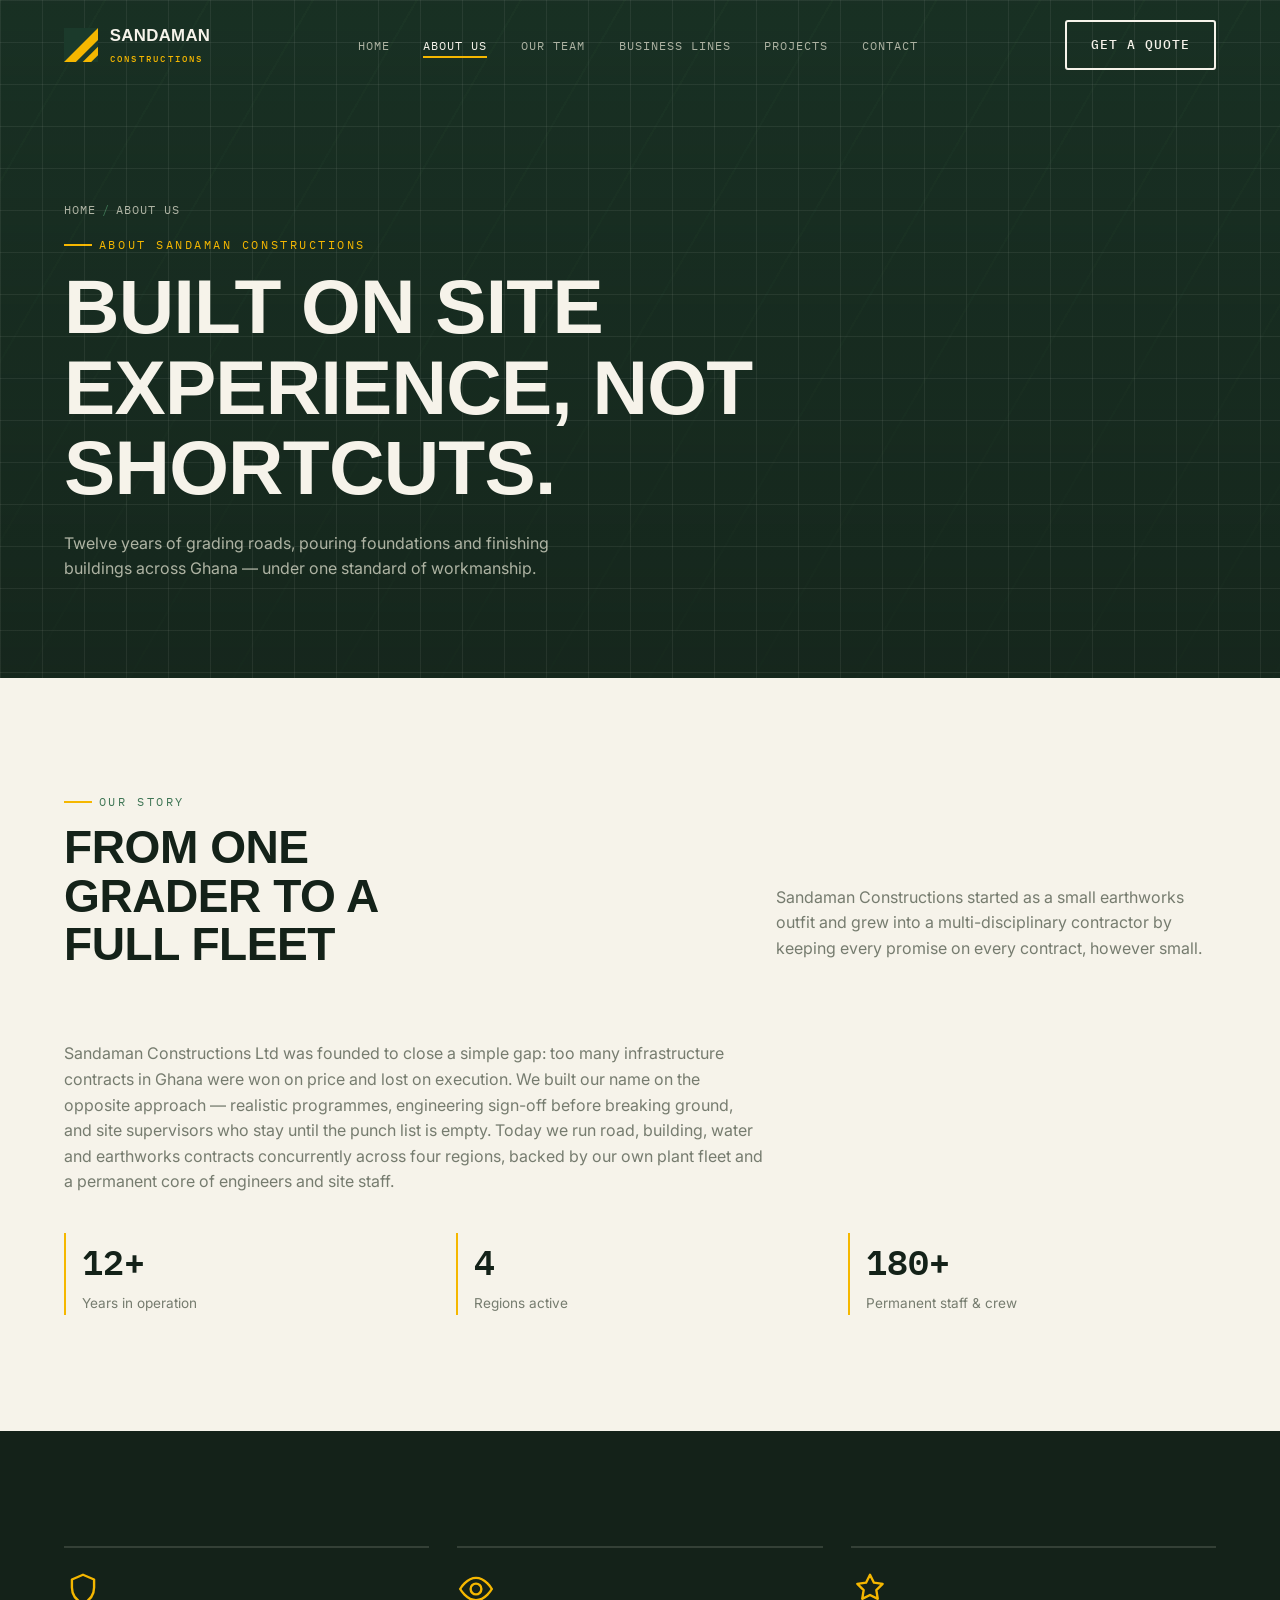
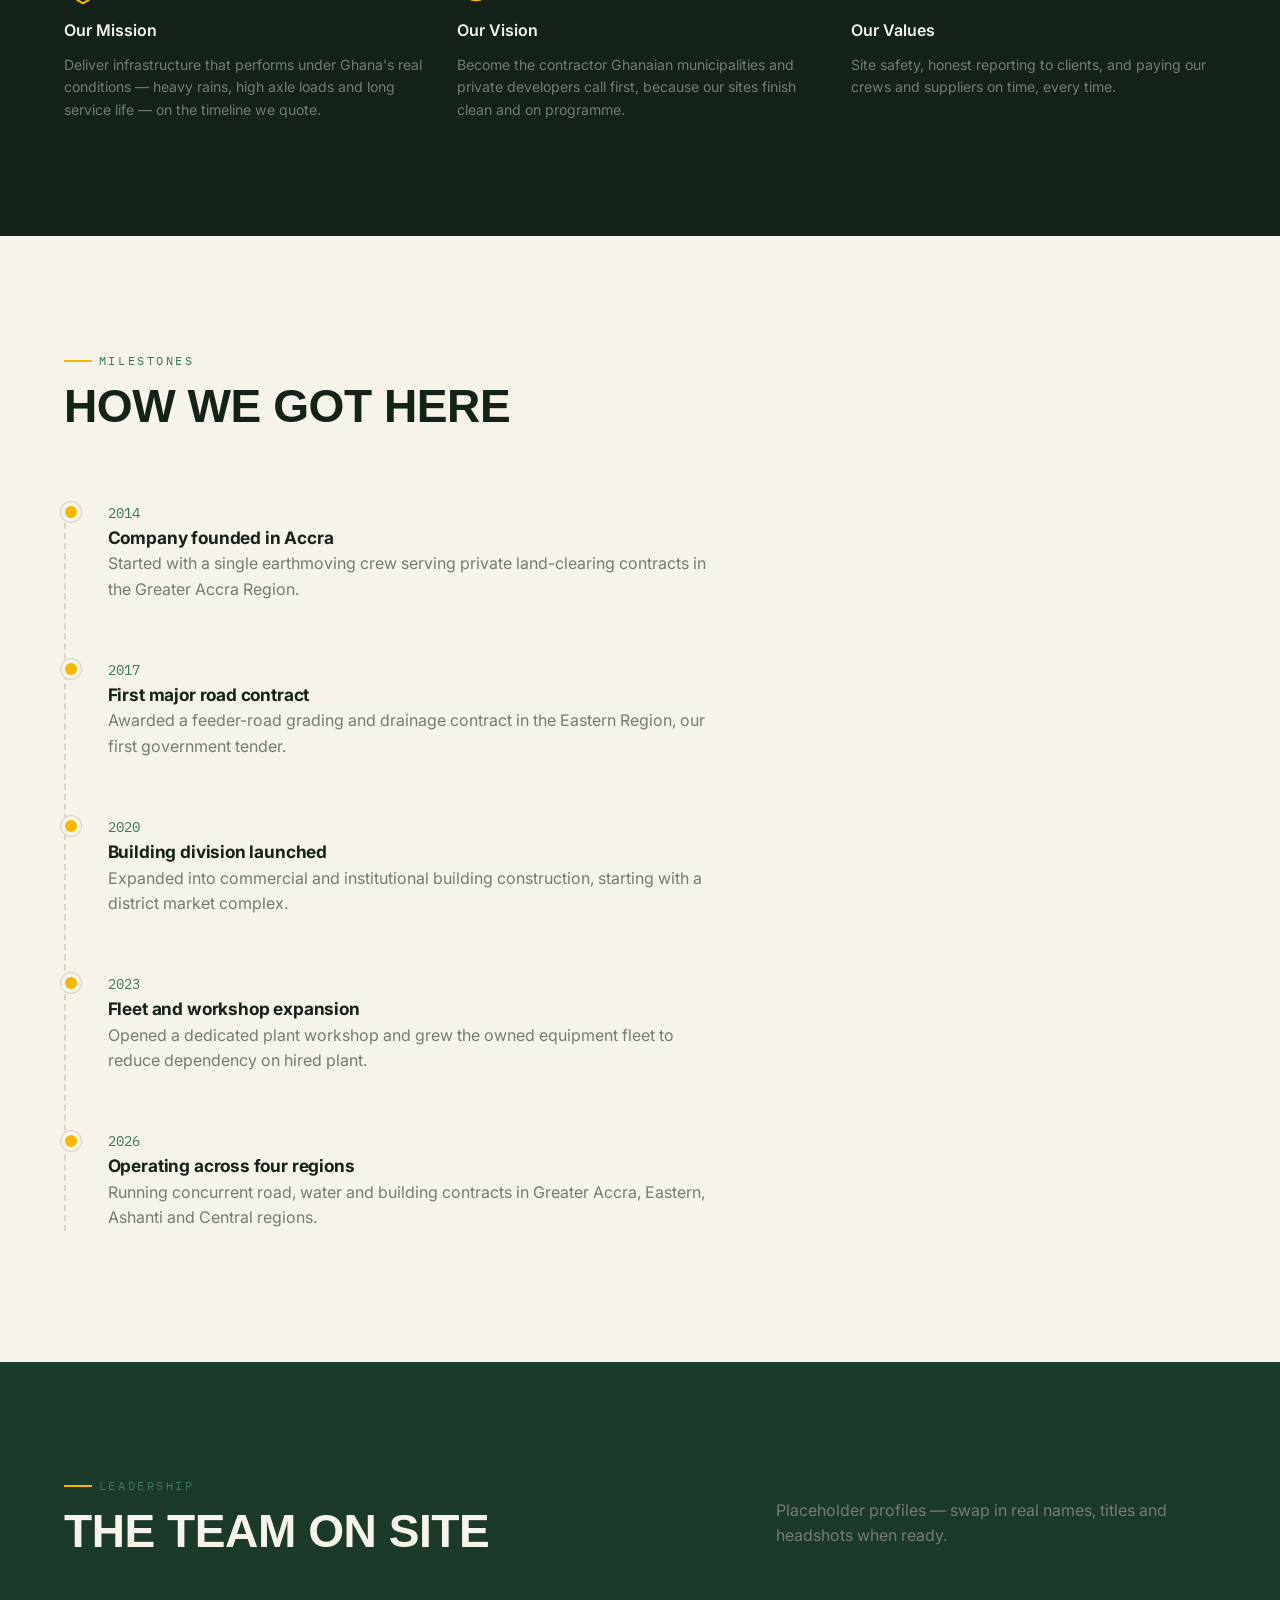
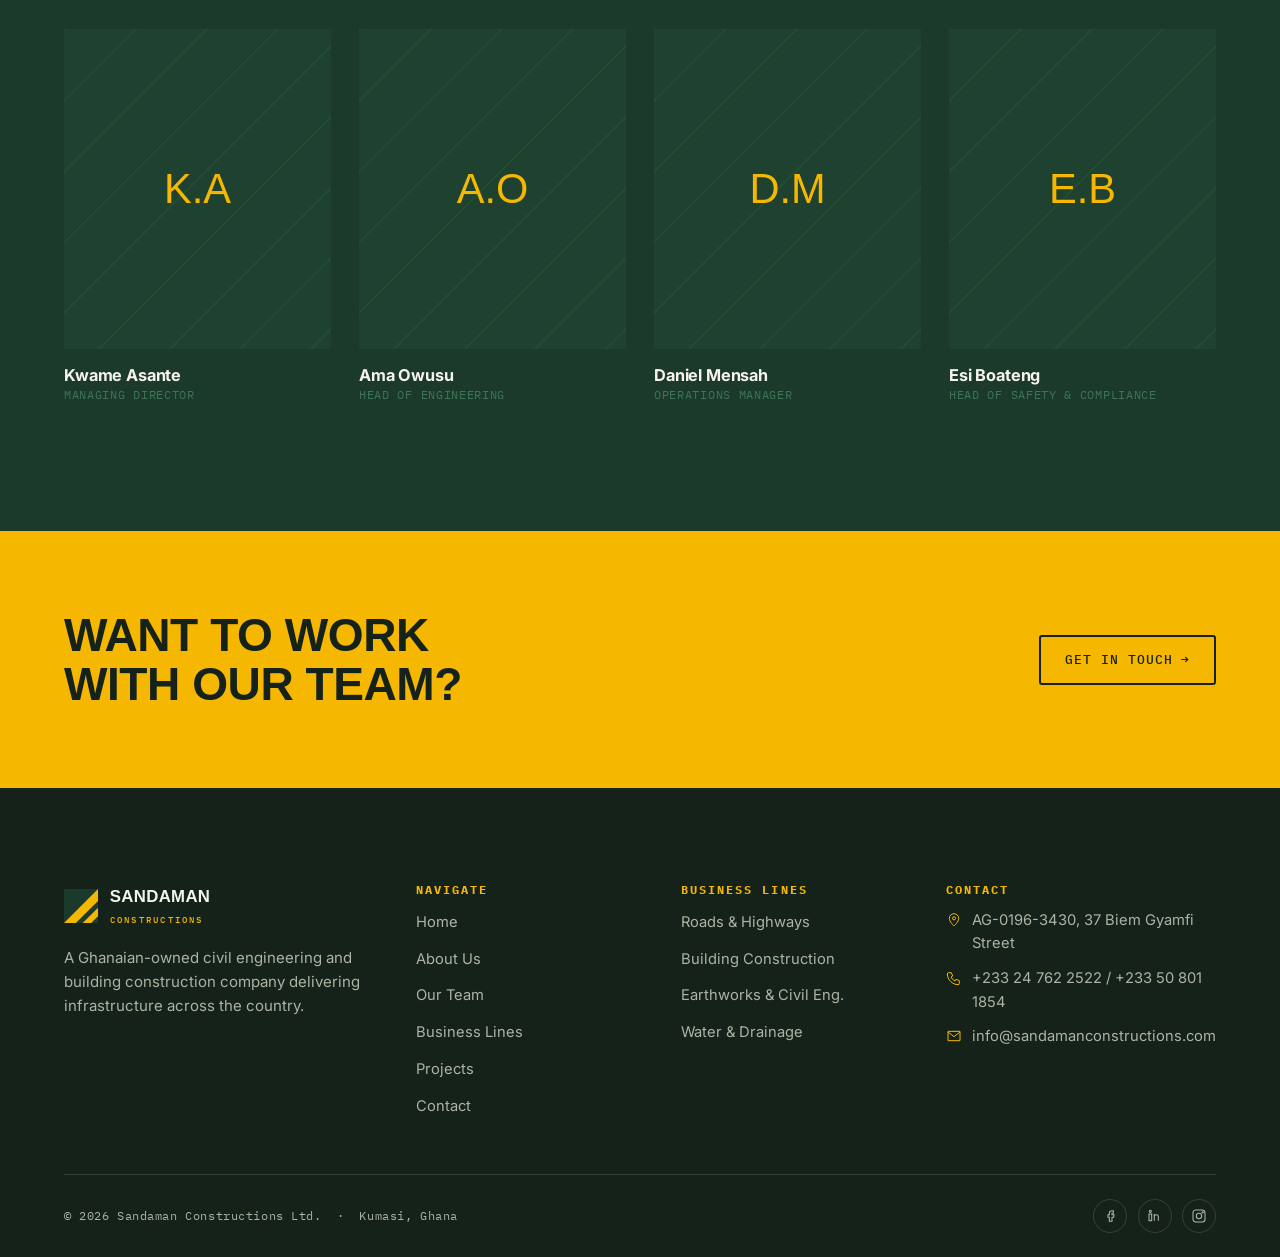
==== commit 1caf903a: "content update" ====
--- a/about.html
+++ b/about.html
@@ -258,11 +258,11 @@
                         <li><svg viewBox="0 0 24 24" fill="none" stroke="currentColor" stroke-width="1.5">
                                 <path d="M12 21s7-6.3 7-11.5A7 7 0 105 9.5C5 14.7 12 21 12 21z" />
                                 <circle cx="12" cy="9.5" r="2.3" />
-                            </svg> No. 12 Site Avenue, North Ridge, Accra, Ghana</li>
+                            </svg> AG-0196-3430, 37 Biem Gyamfi Street</li>
                         <li><svg viewBox="0 0 24 24" fill="none" stroke="currentColor" stroke-width="1.5">
                                 <path
                                     d="M4 4h4l2 5-2.5 1.5a12 12 0 006 6L15 14l5 2v4a2 2 0 01-2 2C9.6 22 2 14.4 2 6a2 2 0 012-2z" />
-                            </svg> +233 20 000 0000</li>
+                            </svg> +233 24 762 2522 / +233 50 801 1854</li>
                         <li><svg viewBox="0 0 24 24" fill="none" stroke="currentColor" stroke-width="1.5">
                                 <path d="M3 5h18v14H3V5z" />
                                 <path d="M3 6l9 7 9-7" />
@@ -276,8 +276,7 @@
                         const date = new Date();
                         const year = date.getFullYear();
                         document.write(year);
-                    </script> Sandaman Constructions Ltd. &nbsp;·&nbsp; AG 01963430, 37 Biem Gyamfi
-                    Street, Kumasi, Ghana
+                    </script> Sandaman Constructions Ltd. &nbsp;·&nbsp; Kumasi, Ghana
                 </span>
                 <div class="footer-social">
                     <a href="https://www.facebook.com/share/1JJFzLcKzm/?mibextid=wwXIfr" aria-label="Facebook"><svg
